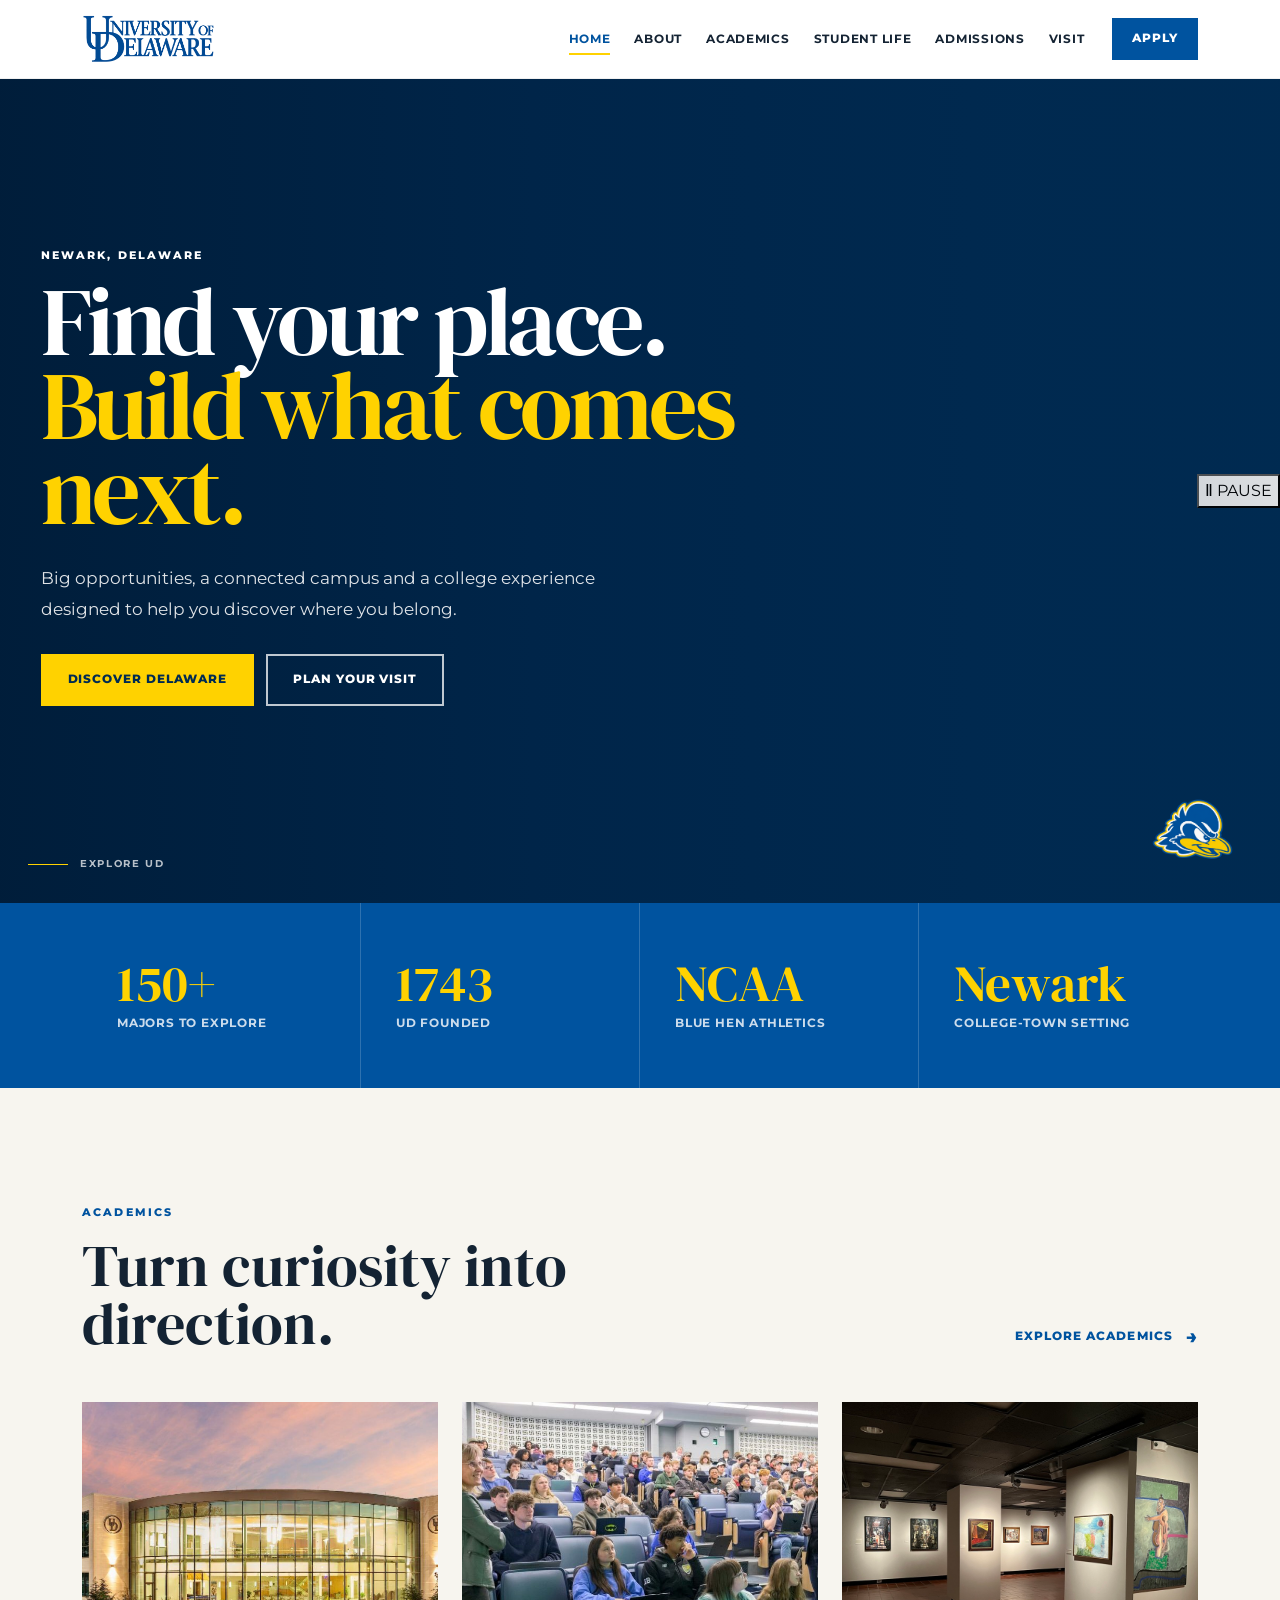
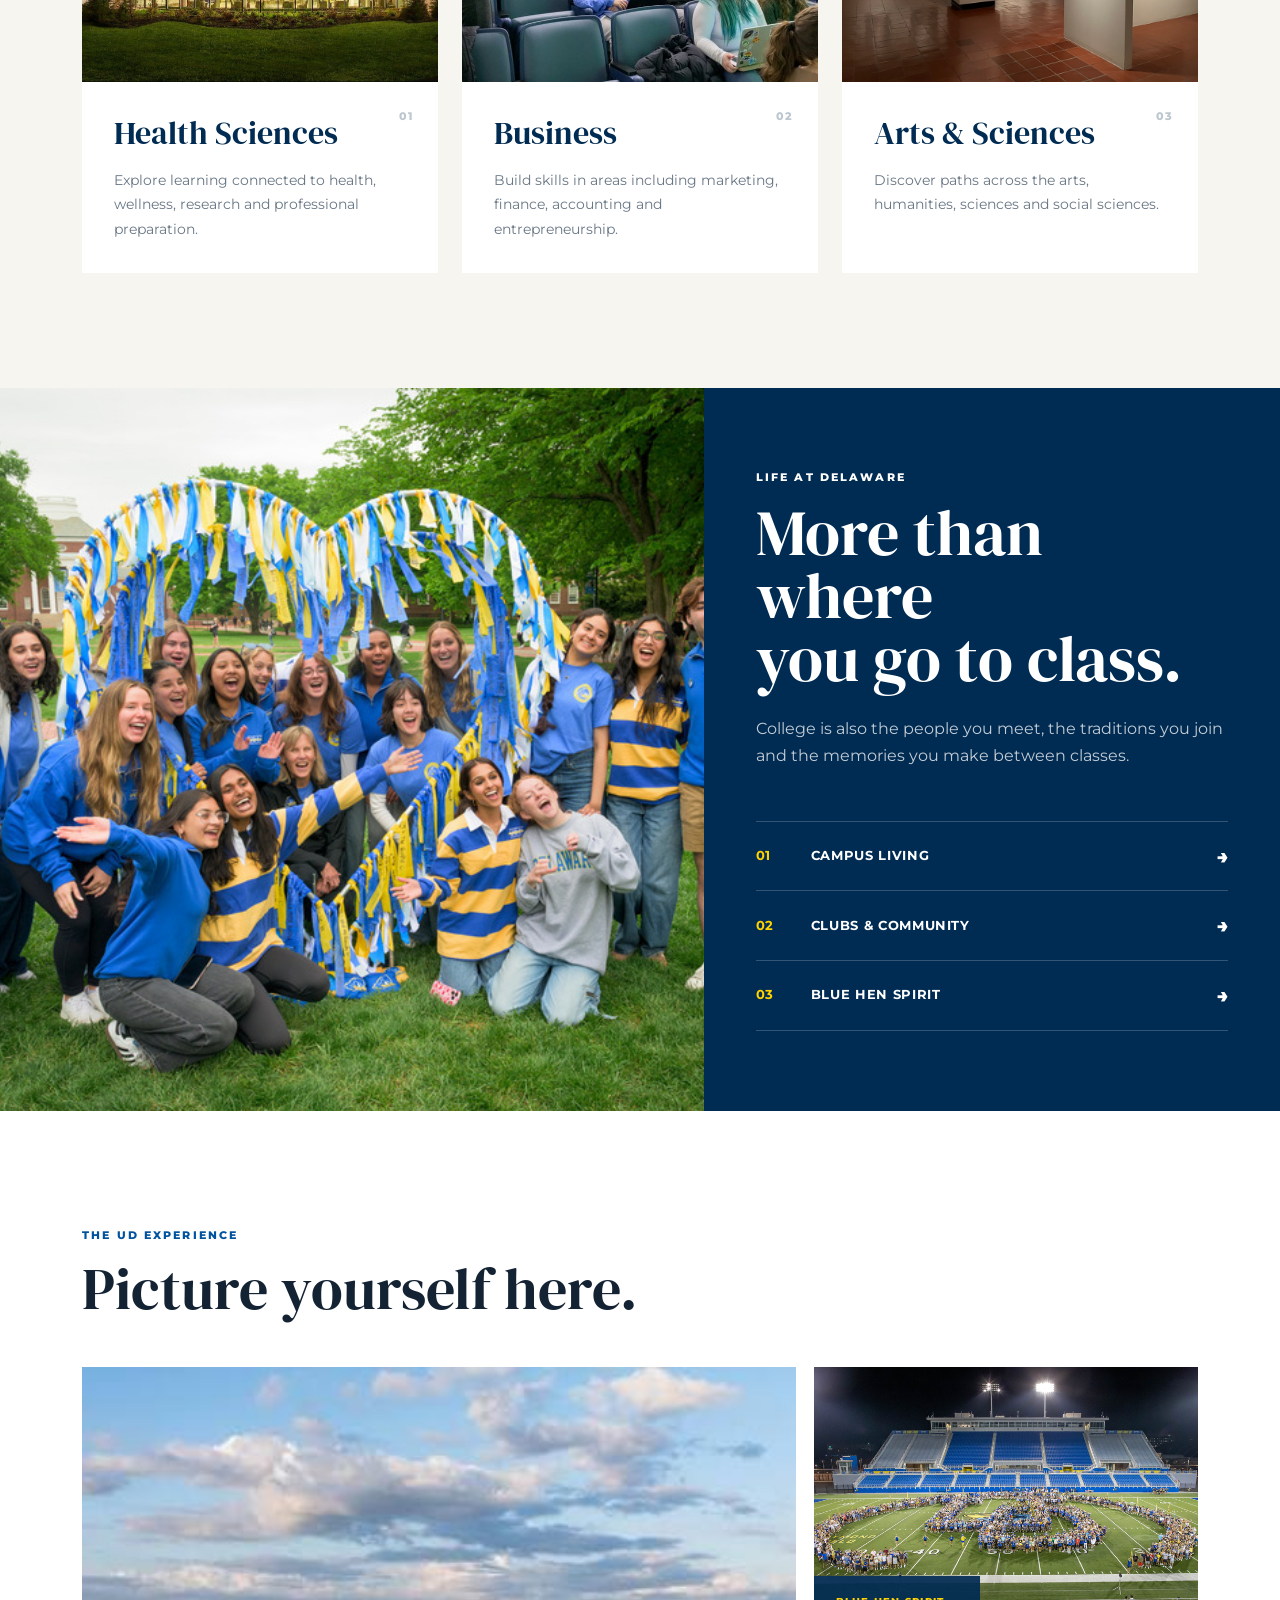
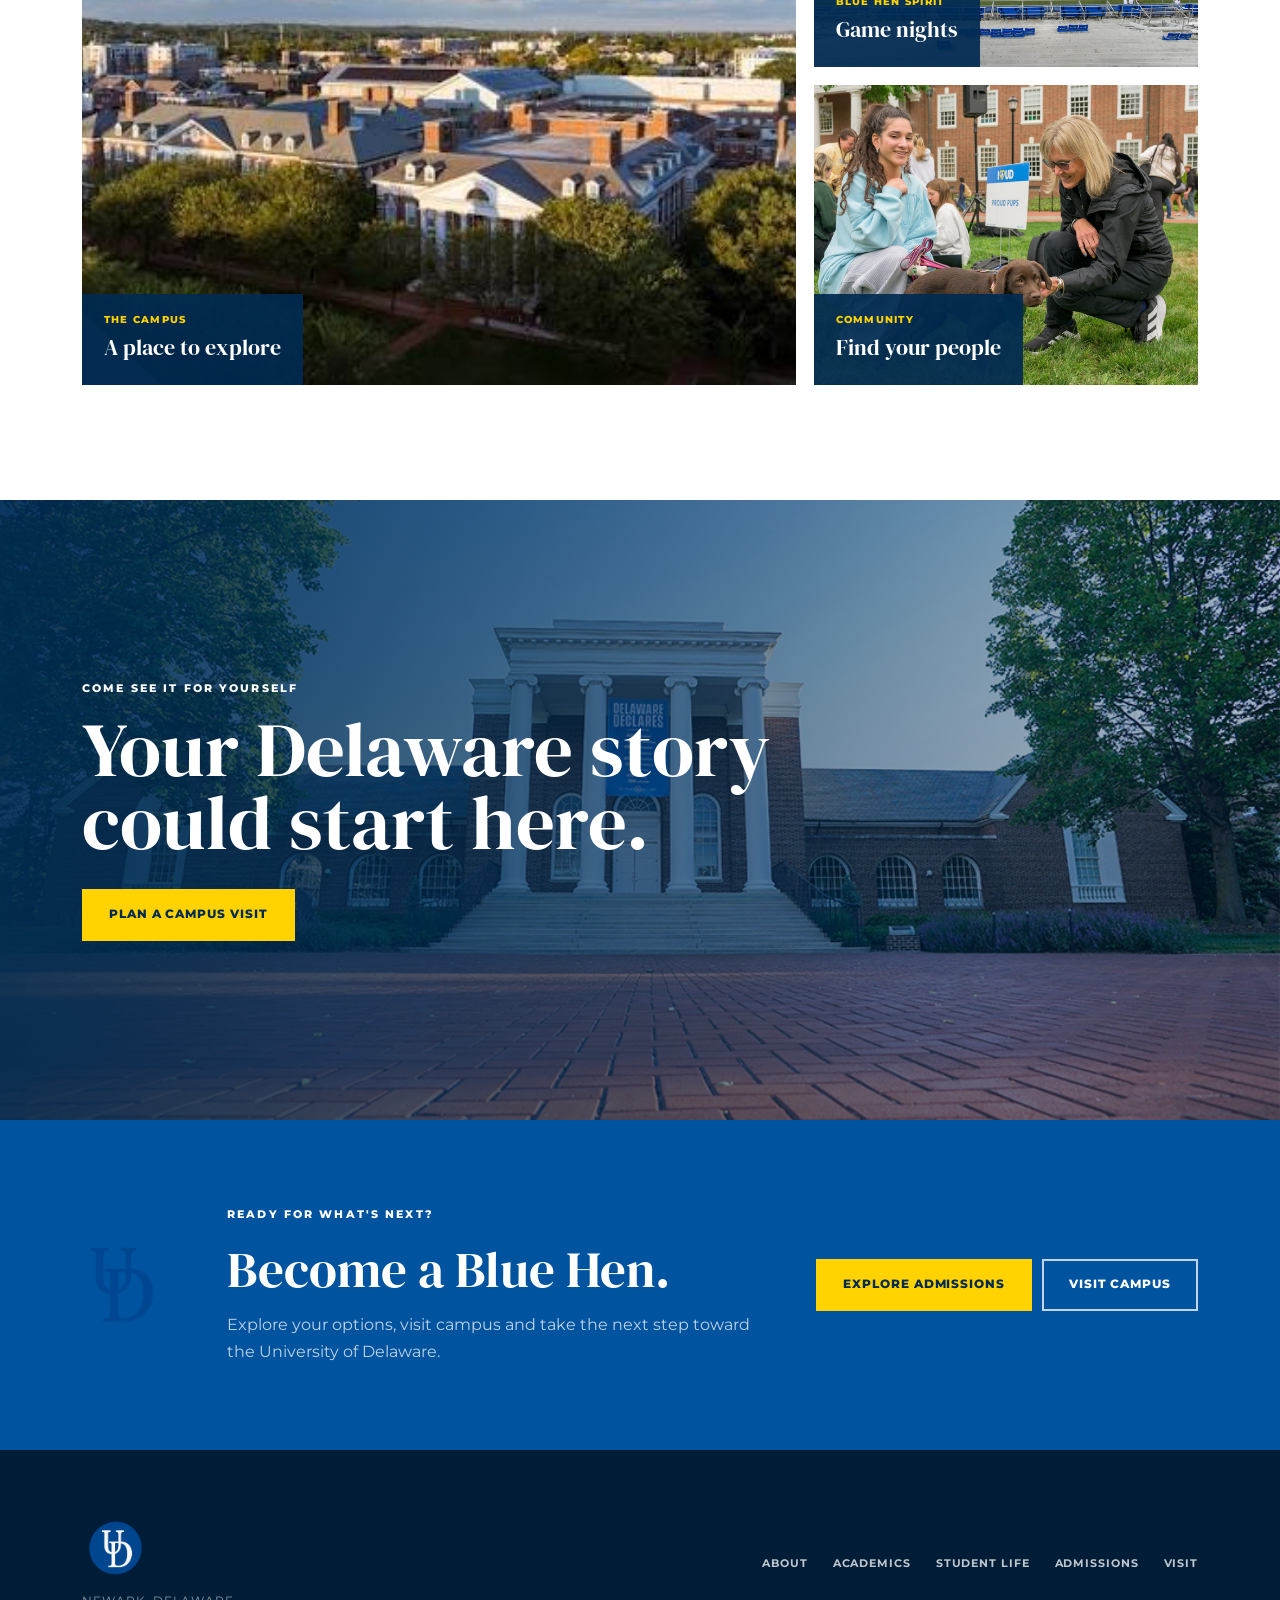
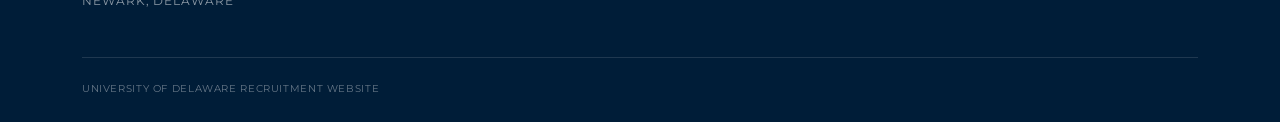
==== index.html @ d7127857 "3" ====
<!DOCTYPE html>
<html lang="en">
<head>
  <meta charset="UTF-8">
  <meta name="viewport" content="width=device-width, initial-scale=1.0">

  <title>University of Delaware | Find Your Place</title>

  <link rel="preconnect" href="https://fonts.googleapis.com">
  <link rel="preconnect" href="https://fonts.gstatic.com" crossorigin>
  <link href="https://fonts.googleapis.com/css2?family=DM+Serif+Display&family=Montserrat:wght@400;500;600;700;800&display=swap" rel="stylesheet">

  <link href="https://cdn.jsdelivr.net/npm/bootstrap@5.3.3/dist/css/bootstrap.min.css" rel="stylesheet">

  <link rel="stylesheet" href="style.css">
</head>

<body>

<!-- NAVBAR -->
<nav class="navbar navbar-expand-lg ud-navbar sticky-top">
  <div class="container">

    <a class="navbar-brand" href="index.html">
      <img src="delaware-wordmark.png"
           alt="University of Delaware"
           class="nav-logo">
    </a>

    <button class="navbar-toggler"
            type="button"
            data-bs-toggle="collapse"
            data-bs-target="#mainNav"
            aria-controls="mainNav"
            aria-expanded="false"
            aria-label="Toggle navigation">
      <span class="navbar-toggler-icon"></span>
    </button>

    <div class="collapse navbar-collapse" id="mainNav">

      <ul class="navbar-nav ms-auto align-items-lg-center">

        <li class="nav-item">
          <a class="nav-link active" href="index.html">Home</a>
        </li>

        <li class="nav-item">
          <a class="nav-link" href="about.html">About</a>
        </li>

        <li class="nav-item">
          <a class="nav-link" href="academics.html">Academics</a>
        </li>

        <li class="nav-item">
          <a class="nav-link" href="student-life.html">Student Life</a>
        </li>

        <li class="nav-item">
          <a class="nav-link" href="admissions.html">Admissions</a>
        </li>

        <li class="nav-item">
          <a class="nav-link" href="visit.html">Visit</a>
        </li>

        <li class="nav-item ms-lg-3">
          <a class="nav-cta" href="admissions.html">Apply</a>
        </li>

      </ul>

    </div>
  </div>
</nav>


<!-- HERO -->
<header class="home-hero">

  <!-- HERO VIDEO -->
  <video
    id="heroVideo"
    class="hero-media"
    autoplay
    muted
    loop
    playsinline
  >
    <source src="delaware-campus.mp4" type="video/mp4">
    Your browser does not support the video tag.
  </video>

  <div class="hero-overlay"></div>

  <div class="container hero-content">

    <p class="eyebrow light">NEWARK, DELAWARE</p>

    <h1>
      Find your place.<br>
      <span>Build what comes next.</span>
    </h1>

    <p class="hero-description">
      Big opportunities, a connected campus and a college experience
      designed to help you discover where you belong.
    </p>

    <div class="hero-buttons">

      <a href="about.html" class="button button-yellow">
        Discover Delaware
      </a>

      <a href="visit.html" class="button button-outline-light">
        Plan Your Visit
      </a>

    </div>

  </div>


  <!-- SMALL BLUE HEN LOGO -->
  <div class="hero-corner">
    <img src="blue-hen-logo.png" alt="Delaware Blue Hen">
  </div>


  <!-- VIDEO PLAY / PAUSE BUTTON -->
  <button
    id="videoToggle"
    class="video-toggle"
    type="button"
    aria-label="Pause background video"
  >
    <span id="videoToggleIcon">Ⅱ</span>
    <span id="videoToggleText">PAUSE</span>
  </button>


  <div class="scroll-note">
    <span></span>
    EXPLORE UD
  </div>

</header>


<!-- STATS -->
<section class="stats-band">
  <div class="container">

    <div class="row g-0">

      <div class="col-6 col-lg-3 stat-item reveal">
        <strong>150+</strong>
        <span>Majors to explore</span>
      </div>

      <div class="col-6 col-lg-3 stat-item reveal">
        <strong>1743</strong>
        <span>UD founded</span>
      </div>

      <div class="col-6 col-lg-3 stat-item reveal">
        <strong>NCAA</strong>
        <span>Blue Hen athletics</span>
      </div>

      <div class="col-6 col-lg-3 stat-item reveal">
        <strong>Newark</strong>
        <span>College-town setting</span>
      </div>

    </div>

  </div>
</section>


<!-- ACADEMICS -->
<section class="section academics-preview">

  <div class="container">

    <div class="section-heading reveal">

      <div>
        <p class="eyebrow">ACADEMICS</p>
        <h2>Turn curiosity into direction.</h2>
      </div>

      <a href="academics.html" class="text-link">
        Explore academics <span>→</span>
      </a>

    </div>


    <div class="row g-4">

      <div class="col-lg-4 reveal">
        <article class="feature-card">

          <div class="feature-image">
            <img src="health-sciences.jpg"
                 alt="University of Delaware academic building">
          </div>

          <div class="feature-content">
            <span class="card-number">01</span>
            <h3>Health Sciences</h3>
            <p>
              Explore learning connected to health, wellness,
              research and professional preparation.
            </p>
          </div>

        </article>
      </div>


      <div class="col-lg-4 reveal">
        <article class="feature-card">

          <div class="feature-image">
            <img src="classroom.jpg"
                 alt="Students in a University of Delaware classroom">
          </div>

          <div class="feature-content">
            <span class="card-number">02</span>
            <h3>Business</h3>
            <p>
              Build skills in areas including marketing, finance,
              accounting and entrepreneurship.
            </p>
          </div>

        </article>
      </div>


      <div class="col-lg-4 reveal">
        <article class="feature-card">

          <div class="feature-image">
            <img src="art-gallery.jpg"
                 alt="Art gallery at the University of Delaware">
          </div>

          <div class="feature-content">
            <span class="card-number">03</span>
            <h3>Arts & Sciences</h3>
            <p>
              Discover paths across the arts, humanities,
              sciences and social sciences.
            </p>
          </div>

        </article>
      </div>

    </div>

  </div>
</section>


<!-- STUDENT LIFE -->
<section class="split-feature">

  <div class="split-image reveal">
    <img src="student-group.jpg"
         alt="University of Delaware students together on campus">
  </div>

  <div class="split-content reveal">

    <p class="eyebrow light">LIFE AT DELAWARE</p>

    <h2>
      More than where<br>
      you go to class.
    </h2>

    <p>
      College is also the people you meet, the traditions you join
      and the memories you make between classes.
    </p>

    <div class="mini-links">

      <a href="student-life.html#housing">
        <span>01</span>
        Campus Living
        <b>→</b>
      </a>

      <a href="student-life.html#community">
        <span>02</span>
        Clubs & Community
        <b>→</b>
      </a>

      <a href="student-life.html#athletics">
        <span>03</span>
        Blue Hen Spirit
        <b>→</b>
      </a>

    </div>

  </div>

</section>


<!-- PHOTO STORY -->
<section class="section photo-story">

  <div class="container">

    <div class="section-heading reveal">
      <div>
        <p class="eyebrow">THE UD EXPERIENCE</p>
        <h2>Picture yourself here.</h2>
      </div>
    </div>


    <div class="photo-grid">

      <div class="photo-large reveal">
        <img src="campus-aerial-wide.jpg"
             alt="Aerial view of University of Delaware">
        <div class="photo-caption">
          <span>THE CAMPUS</span>
          A place to explore
        </div>
      </div>


      <div class="photo-small reveal">
        <img src="stadium-night.jpg"
             alt="University of Delaware stadium at night">
        <div class="photo-caption">
          <span>BLUE HEN SPIRIT</span>
          Game nights
        </div>
      </div>


      <div class="photo-small reveal">
        <img src="puppy-event.jpg"
             alt="Students at a campus event">
        <div class="photo-caption">
          <span>COMMUNITY</span>
          Find your people
        </div>
      </div>

    </div>

  </div>
</section>


<!-- VISIT FEATURE -->
<section class="visit-feature">

  <img src="memorial-hall.jpg"
       alt="Memorial Hall at the University of Delaware">

  <div class="visit-overlay"></div>

  <div class="container visit-content reveal">

    <p class="eyebrow light">COME SEE IT FOR YOURSELF</p>

    <h2>
      Your Delaware story<br>
      could start here.
    </h2>

    <a href="visit.html" class="button button-yellow">
      Plan a Campus Visit
    </a>

  </div>

</section>


<!-- FINAL CTA -->
<section class="final-cta">
  <div class="container">

    <div class="cta-logo reveal">
      <img src="ud-logo.png" alt="UD">
    </div>

    <div class="cta-copy reveal">

      <p class="eyebrow light">READY FOR WHAT'S NEXT?</p>

      <h2>Become a Blue Hen.</h2>

      <p>
        Explore your options, visit campus and take the next
        step toward the University of Delaware.
      </p>

    </div>

    <div class="cta-actions reveal">
      <a href="admissions.html" class="button button-yellow">
        Explore Admissions
      </a>

      <a href="visit.html" class="button button-outline-light">
        Visit Campus
      </a>
    </div>

  </div>
</section>


<!-- FOOTER -->
<footer class="site-footer">

  <div class="container">

    <div class="footer-main">

      <div>
        <img src="ud-circle-logo.png"
             alt="University of Delaware"
             class="footer-logo">

        <p>Newark, Delaware</p>
      </div>


      <div class="footer-links">
        <a href="about.html">About</a>
        <a href="academics.html">Academics</a>
        <a href="student-life.html">Student Life</a>
        <a href="admissions.html">Admissions</a>
        <a href="visit.html">Visit</a>
      </div>

    </div>


    <div class="footer-bottom">
      <span>University of Delaware Recruitment Website</span>
    </div>

  </div>

</footer>


<script src="https://cdn.jsdelivr.net/npm/bootstrap@5.3.3/dist/js/bootstrap.bundle.min.js"></script>
<script src="script.js"></script>

</body>
</html>
---- style.css ----
/* =========================================
   UNIVERSITY OF DELAWARE
   COLLEGE RECRUITMENT WEBSITE
========================================= */

:root {
  --ud-blue: #00539f;
  --ud-deep-blue: #003b70;
  --ud-navy: #002b52;
  --ud-yellow: #ffd200;

  --cream: #f7f5ef;
  --off-white: #fbfaf7;
  --white: #ffffff;

  --text: #142333;
  --muted: #687684;

  --border: #dfe5e9;

  --serif: "DM Serif Display", Georgia, serif;
  --sans: "Montserrat", Arial, sans-serif;
}


/* =========================================
   RESET
========================================= */

* {
  box-sizing: border-box;
}

html {
  scroll-behavior: smooth;
}

body {
  margin: 0;
  color: var(--text);
  background: var(--off-white);
  font-family: var(--sans);
  line-height: 1.7;
}

img {
  display: block;
  width: 100%;
}

a {
  color: inherit;
  text-decoration: none;
}

button,
a {
  transition:
    color 0.25s ease,
    background 0.25s ease,
    border-color 0.25s ease,
    transform 0.25s ease;
}


/* =========================================
   NAVBAR
========================================= */

.ud-navbar {
  min-height: 76px;
  padding: 10px 0;
  background: rgba(255, 255, 255, 0.97);
  border-bottom: 1px solid rgba(0, 0, 0, 0.06);
  backdrop-filter: blur(12px);
}

.navbar-brand {
  display: flex;
  align-items: center;
  margin-right: 35px;
}

.nav-logo {
  width: 158px;
  height: 48px;
  object-fit: contain;
  object-position: left center;
}

/* IMPORTANT:
   This prevents the Delaware logo from becoming huge.
*/
.navbar-brand img {
  max-width: 158px !important;
}

.ud-navbar .nav-link {
  position: relative;
  margin: 0 7px;
  padding: 10px 5px !important;
  color: var(--text);
  font-size: 0.76rem;
  font-weight: 700;
  letter-spacing: 0.06em;
  text-transform: uppercase;
}

.ud-navbar .nav-link::after {
  content: "";
  position: absolute;
  left: 5px;
  right: 5px;
  bottom: 4px;
  height: 2px;
  background: var(--ud-yellow);
  transform: scaleX(0);
  transform-origin: left;
  transition: transform 0.25s ease;
}

.ud-navbar .nav-link:hover::after,
.ud-navbar .nav-link.active::after {
  transform: scaleX(1);
}

.ud-navbar .nav-link:hover,
.ud-navbar .nav-link.active {
  color: var(--ud-blue);
}

.nav-cta {
  display: inline-flex;
  align-items: center;
  justify-content: center;
  min-height: 42px;
  padding: 10px 20px;
  background: var(--ud-blue);
  color: white;
  font-size: 0.72rem;
  font-weight: 800;
  letter-spacing: 0.08em;
  text-transform: uppercase;
}

.nav-cta:hover {
  background: var(--ud-navy);
  color: white;
}

.navbar-toggler {
  border: 0;
  box-shadow: none !important;
}


/* =========================================
   TYPOGRAPHY
========================================= */

.eyebrow {
  margin-bottom: 15px;
  color: var(--ud-blue);
  font-size: 0.7rem;
  font-weight: 800;
  letter-spacing: 0.19em;
  text-transform: uppercase;
}

.eyebrow.light {
  color: white;
}

.eyebrow.yellow {
  color: var(--ud-yellow);
}

.display-heading {
  margin: 0 0 25px;
  font-family: var(--serif);
  font-size: clamp(2.7rem, 5vw, 5rem);
  line-height: 0.98;
  letter-spacing: -0.02em;
}

.display-heading span {
  color: var(--ud-blue);
}

.large-copy {
  max-width: 620px;
  color: #314456;
  font-size: 1.15rem;
  line-height: 1.8;
}

.body-copy {
  max-width: 620px;
  color: var(--muted);
  font-size: 0.95rem;
  line-height: 1.9;
}

.text-link {
  display: inline-flex;
  align-items: center;
  gap: 13px;
  margin-top: 10px;
  color: var(--ud-blue);
  font-size: 0.75rem;
  font-weight: 800;
  letter-spacing: 0.09em;
  text-transform: uppercase;
}

.text-link span {
  font-size: 1.2rem;
  transition: transform 0.25s ease;
}

.text-link:hover {
  color: var(--ud-navy);
}

.text-link:hover span {
  transform: translateX(5px);
}


/* =========================================
   BUTTONS
========================================= */

.button {
  display: inline-flex;
  align-items: center;
  justify-content: center;
  min-height: 52px;
  padding: 14px 25px;
  border: 2px solid transparent;
  font-size: 0.72rem;
  font-weight: 800;
  letter-spacing: 0.08em;
  text-transform: uppercase;
}

.button-yellow {
  background: var(--ud-yellow);
  color: var(--ud-navy);
}

.button-yellow:hover {
  background: white;
  color: var(--ud-navy);
  transform: translateY(-2px);
}

.button-outline-light {
  border-color: rgba(255, 255, 255, 0.75);
  color: white;
}

.button-outline-light:hover {
  border-color: white;
  background: white;
  color: var(--ud-navy);
}


/* =========================================
   GLOBAL SECTION
========================================= */

.section {
  padding: 115px 0;
}

.section-heading {
  display: flex;
  align-items: end;
  justify-content: space-between;
  gap: 30px;
  margin-bottom: 50px;
}

.section-heading h2 {
  max-width: 700px;
  margin: 0;
  font-family: var(--serif);
  font-size: clamp(2.5rem, 4.5vw, 4.5rem);
  line-height: 1;
}


/* =========================================
   HOME HERO
========================================= */

.home-hero {
  position: relative;
  min-height: calc(100vh - 76px);
  display: flex;
  align-items: center;
  overflow: hidden;
  background: var(--ud-navy);
}

.hero-media {
  position: absolute;
  inset: 0;
  width: 100%;
  height: 100%;
  object-fit: cover;
  object-position: center;
}

.hero-overlay {
  position: absolute;
  inset: 0;
  background:
    linear-gradient(
      90deg,
      rgba(0, 28, 56, 0.91) 0%,
      rgba(0, 35, 70, 0.74) 42%,
      rgba(0, 35, 70, 0.22) 78%,
      rgba(0, 35, 70, 0.08) 100%
    );
}

.hero-content {
  position: relative;
  z-index: 2;
  padding-top: 60px;
  padding-bottom: 90px;
}

.hero-content h1 {
  max-width: 820px;
  margin: 0;
  color: white;
  font-family: var(--serif);
  font-size: clamp(4rem, 7.5vw, 7.4rem);
  line-height: 0.88;
  letter-spacing: -0.035em;
}

.hero-content h1 span {
  color: var(--ud-yellow);
}

.hero-description {
  max-width: 610px;
  margin: 30px 0;
  color: rgba(255, 255, 255, 0.88);
  font-size: 1.06rem;
  line-height: 1.8;
}

.hero-buttons {
  display: flex;
  flex-wrap: wrap;
  gap: 12px;
}

.hero-corner {
  position: absolute;
  z-index: 2;
  right: 45px;
  bottom: 35px;
}

.hero-corner img {
  width: 85px;
  height: 85px;
  object-fit: contain;
}

.scroll-note {
  position: absolute;
  z-index: 2;
  left: 28px;
  bottom: 30px;
  display: flex;
  align-items: center;
  gap: 12px;
  color: rgba(255, 255, 255, 0.72);
  font-size: 0.61rem;
  font-weight: 700;
  letter-spacing: 0.17em;
}

.scroll-note span {
  display: block;
  width: 40px;
  height: 1px;
  background: var(--ud-yellow);
}


/* =========================================
   HOME INTRO
========================================= */

.intro-section {
  background: var(--off-white);
}

.editorial-image {
  position: relative;
  min-height: 570px;
  overflow: hidden;
}

.editorial-image img {
  position: absolute;
  inset: 0;
  width: 100%;
  height: 100%;
  object-fit: cover;
}

.tall-image {
  min-height: 660px;
}

.image-label {
  position: absolute;
  left: 0;
  bottom: 0;
  min-width: 210px;
  padding: 20px 25px;
  background: white;
  color: var(--ud-navy);
  font-size: 0.68rem;
  font-weight: 800;
  letter-spacing: 0.12em;
}

.image-label span {
  margin-right: 14px;
  color: var(--ud-blue);
}


/* =========================================
   STATS
========================================= */

.stats-band {
  background: var(--ud-blue);
  color: white;
}

.stat-item {
  min-height: 185px;
  display: flex;
  flex-direction: column;
  justify-content: center;
  padding: 35px;
  border-right: 1px solid rgba(255, 255, 255, 0.18);
}

.stat-item:last-child {
  border-right: 0;
}

.stat-item strong {
  display: block;
  margin-bottom: 5px;
  color: var(--ud-yellow);
  font-family: var(--serif);
  font-size: 3.2rem;
  font-weight: 400;
  line-height: 1;
}

.stat-item span {
  color: rgba(255, 255, 255, 0.8);
  font-size: 0.72rem;
  font-weight: 700;
  letter-spacing: 0.07em;
  text-transform: uppercase;
}


/* =========================================
   FEATURE CARDS
========================================= */

.academics-preview {
  background: var(--cream);
}

.feature-card {
  height: 100%;
  background: white;
  overflow: hidden;
}

.feature-image {
  height: 280px;
  overflow: hidden;
}

.feature-image img {
  width: 100%;
  height: 100%;
  object-fit: cover;
  transition: transform 0.55s ease;
}

.feature-card:hover .feature-image img {
  transform: scale(1.04);
}

.feature-content {
  position: relative;
  padding: 32px;
}

.card-number {
  position: absolute;
  right: 25px;
  top: 25px;
  color: #bdc7cf;
  font-size: 0.68rem;
  font-weight: 800;
  letter-spacing: 0.1em;
}

.feature-content h3 {
  margin-bottom: 15px;
  color: var(--ud-navy);
  font-family: var(--serif);
  font-size: 2rem;
}

.feature-content p {
  margin: 0;
  color: var(--muted);
  font-size: 0.9rem;
}


/* =========================================
   SPLIT FEATURE
========================================= */

.split-feature {
  display: grid;
  grid-template-columns: 1.1fr 0.9fr;
  min-height: 680px;
  background: var(--ud-navy);
}

.split-image {
  min-height: 620px;
}

.split-image img {
  width: 100%;
  height: 100%;
  object-fit: cover;
}

.split-content {
  display: flex;
  flex-direction: column;
  justify-content: center;
  padding: 80px 9%;
  color: white;
}

.split-content h2 {
  max-width: 600px;
  margin-bottom: 25px;
  font-family: var(--serif);
  font-size: clamp(3rem, 5vw, 5rem);
  line-height: 0.98;
}

.split-content > p:not(.eyebrow) {
  max-width: 530px;
  color: rgba(255, 255, 255, 0.76);
}

.mini-links {
  margin-top: 35px;
  border-top: 1px solid rgba(255, 255, 255, 0.2);
}

.mini-links a {
  display: grid;
  grid-template-columns: 45px 1fr auto;
  gap: 10px;
  align-items: center;
  padding: 18px 0;
  border-bottom: 1px solid rgba(255, 255, 255, 0.2);
  color: white;
  font-size: 0.8rem;
  font-weight: 700;
  letter-spacing: 0.05em;
  text-transform: uppercase;
}

.mini-links a span {
  color: var(--ud-yellow);
}

.mini-links a b {
  font-size: 1.2rem;
}

.mini-links a:hover {
  padding-left: 8px;
  color: var(--ud-yellow);
}


/* LIGHT SPLIT */

.light-split {
  background: var(--cream);
}

.light-split .split-content {
  color: var(--text);
}

.light-split .split-content > p:not(.eyebrow) {
  color: var(--muted);
}


/* =========================================
   PHOTO GRID
========================================= */

.photo-story {
  background: white;
}

.photo-grid {
  display: grid;
  grid-template-columns: 1.3fr 0.7fr;
  grid-template-rows: repeat(2, 300px);
  gap: 18px;
}

.photo-large {
  position: relative;
  grid-row: 1 / 3;
  overflow: hidden;
}

.photo-small {
  position: relative;
  overflow: hidden;
}

.photo-grid img {
  width: 100%;
  height: 100%;
  object-fit: cover;
  transition: transform 0.5s ease;
}

.photo-grid > div:hover img {
  transform: scale(1.035);
}

.photo-caption {
  position: absolute;
  left: 0;
  bottom: 0;
  padding: 18px 22px;
  background: rgba(0, 43, 82, 0.92);
  color: white;
  font-family: var(--serif);
  font-size: 1.35rem;
}

.photo-caption span {
  display: block;
  margin-bottom: 2px;
  color: var(--ud-yellow);
  font-family: var(--sans);
  font-size: 0.6rem;
  font-weight: 800;
  letter-spacing: 0.13em;
}


/* =========================================
   VISIT FEATURE
========================================= */

.visit-feature {
  position: relative;
  min-height: 620px;
  display: flex;
  align-items: center;
  overflow: hidden;
}

.visit-feature > img {
  position: absolute;
  inset: 0;
  width: 100%;
  height: 100%;
  object-fit: cover;
}

.visit-overlay {
  position: absolute;
  inset: 0;
  background: linear-gradient(
    90deg,
    rgba(0, 43, 82, 0.92),
    rgba(0, 43, 82, 0.3)
  );
}

.visit-content {
  position: relative;
  z-index: 2;
  color: white;
}

.visit-content h2 {
  max-width: 780px;
  margin-bottom: 30px;
  font-family: var(--serif);
  font-size: clamp(3.5rem, 6vw, 6rem);
  line-height: 0.95;
}


/* =========================================
   PAGE HERO
========================================= */

.page-hero {
  position: relative;
  min-height: 610px;
  display: flex;
  align-items: flex-end;
  overflow: hidden;
  background: var(--ud-navy);
}

.page-hero-image {
  position: absolute;
  inset: 0;
  width: 100%;
  height: 100%;
  object-fit: cover;
}

.page-hero-overlay {
  position: absolute;
  inset: 0;
  background:
    linear-gradient(
      90deg,
      rgba(0, 35, 70, 0.9),
      rgba(0, 35, 70, 0.56) 50%,
      rgba(0, 35, 70, 0.15)
    );
}

.page-hero-content {
  position: relative;
  z-index: 2;
  padding-bottom: 75px;
  color: white;
}

.page-hero-content h1 {
  max-width: 850px;
  margin-bottom: 20px;
  font-family: var(--serif);
  font-size: clamp(4rem, 7vw, 7rem);
  line-height: 0.9;
}

.page-hero-content h1 span {
  color: var(--ud-yellow);
}

.page-hero-content > p:last-child {
  max-width: 620px;
  margin: 0;
  color: rgba(255, 255, 255, 0.84);
  font-size: 1rem;
}


/* =========================================
   BLUE SECTION
========================================= */

.blue-section {
  padding: 110px 0;
  background: var(--ud-navy);
  color: white;
}

.blue-section h2 {
  margin-bottom: 25px;
  font-family: var(--serif);
  font-size: clamp(3rem, 5vw, 5rem);
  line-height: 1;
}

.blue-section p:not(.eyebrow) {
  color: rgba(255, 255, 255, 0.75);
}

.wide-feature-image {
  width: 100%;
  min-height: 430px;
  object-fit: cover;
}


/* =========================================
   INFO BLOCKS
========================================= */

.info-block {
  height: 100%;
  padding: 40px 30px;
  border-top: 3px solid var(--ud-yellow);
  background: white;
  box-shadow: 0 15px 50px rgba(0, 30, 60, 0.06);
}

.info-block span {
  color: var(--ud-blue);
  font-size: 0.7rem;
  font-weight: 800;
  letter-spacing: 0.1em;
}

.info-block h3 {
  margin: 18px 0 15px;
  font-family: var(--serif);
  font-size: 2rem;
}

.info-block p {
  margin: 0;
  color: var(--muted);
  font-size: 0.9rem;
}


/* =========================================
   IMAGE BANNER
========================================= */

.image-banner {
  position: relative;
  min-height: 560px;
  display: flex;
  align-items: center;
}

.image-banner > img {
  position: absolute;
  inset: 0;
  width: 100%;
  height: 100%;
  object-fit: cover;
}

.image-banner-overlay {
  position: absolute;
  inset: 0;
  background: rgba(0, 43, 82, 0.7);
}

.image-banner-content {
  position: relative;
  z-index: 2;
  color: white;
}

.image-banner-content h2 {
  max-width: 800px;
  margin-bottom: 28px;
  font-family: var(--serif);
  font-size: clamp(3rem, 5vw, 5.5rem);
}


/* =========================================
   ACADEMIC FILTER
========================================= */

.program-filters {
  display: flex;
  flex-wrap: wrap;
  gap: 10px;
  margin-bottom: 40px;
}

.filter-button {
  padding: 12px 20px;
  border: 1px solid #cdd6dc;
  background: transparent;
  color: var(--text);
  font-family: var(--sans);
  font-size: 0.68rem;
  font-weight: 800;
  letter-spacing: 0.08em;
  text-transform: uppercase;
  cursor: pointer;
}

.filter-button:hover,
.filter-button.active {
  border-color: var(--ud-blue);
  background: var(--ud-blue);
  color: white;
}

.program-hidden {
  display: none !important;
}

.academic-card {
  position: relative;
  min-height: 320px;
  height: 100%;
  padding: 40px 32px;
  border: 1px solid var(--border);
  background: white;
  transition:
    transform 0.25s ease,
    box-shadow 0.25s ease,
    border-color 0.25s ease;
}

.academic-card:hover {
  transform: translateY(-5px);
  border-color: var(--ud-blue);
  box-shadow: 0 18px 50px rgba(0, 43, 82, 0.08);
}

.academic-number {
  position: absolute;
  right: 25px;
  top: 24px;
  color: #aebac3;
  font-size: 0.7rem;
  font-weight: 700;
}

.academic-category {
  color: var(--ud-blue);
  font-size: 0.65rem;
  font-weight: 800;
  letter-spacing: 0.12em;
}

.academic-card h3 {
  margin: 35px 0 16px;
  color: var(--ud-navy);
  font-family: var(--serif);
  font-size: 2.25rem;
}

.academic-card > p:last-child {
  color: var(--muted);
  font-size: 0.9rem;
}


/* =========================================
   STUDENT LIFE
========================================= */

.life-grid {
  display: grid;
  grid-template-columns: 1.15fr 0.85fr;
  grid-template-rows: 290px 290px;
  gap: 18px;
}

.life-card {
  position: relative;
  overflow: hidden;
}

.life-card-large {
  grid-row: 1 / 3;
}

.life-card img {
  width: 100%;
  height: 100%;
  object-fit: cover;
  transition: transform 0.5s ease;
}

.life-card:hover img {
  transform: scale(1.04);
}

.life-card::after {
  content: "";
  position: absolute;
  inset: 0;
  background: linear-gradient(
    to top,
    rgba(0, 35, 70, 0.8),
    transparent 65%
  );
}

.life-card-content {
  position: absolute;
  z-index: 2;
  left: 28px;
  right: 28px;
  bottom: 25px;
  color: white;
}

.life-card-content span {
  color: var(--ud-yellow);
  font-size: 0.62rem;
  font-weight: 800;
  letter-spacing: 0.12em;
}

.life-card-content h3 {
  margin: 4px 0 0;
  font-family: var(--serif);
  font-size: 2rem;
}


/* =========================================
   ATHLETICS
========================================= */

.athletics-section {
  position: relative;
  min-height: 650px;
  display: flex;
  align-items: center;
  text-align: center;
  overflow: hidden;
}

.athletics-background {
  position: absolute;
  inset: 0;
}

.athletics-background img {
  width: 100%;
  height: 100%;
  object-fit: cover;
}

.athletics-overlay {
  position: absolute;
  inset: 0;
  background: rgba(0, 31, 62, 0.76);
}

.athletics-content {
  position: relative;
  z-index: 2;
  color: white;
}

.athletics-logo {
  width: 115px;
  height: 115px;
  margin: 0 auto 20px;
  object-fit: contain;
}

.athletics-content h2 {
  margin-bottom: 15px;
  font-family: var(--serif);
  font-size: clamp(3.5rem, 6vw, 6rem);
}

.athletics-content > p:last-child {
  max-width: 600px;
  margin: auto;
  color: rgba(255, 255, 255, 0.82);
}


/* =========================================
   ADMISSIONS STEPS
========================================= */

.steps-list {
  border-top: 1px solid var(--border);
}

.step {
  display: grid;
  grid-template-columns: 70px 1fr;
  gap: 15px;
  padding: 27px 0;
  border-bottom: 1px solid var(--border);
}

.step > span {
  color: var(--ud-blue);
  font-size: 0.72rem;
  font-weight: 800;
  letter-spacing: 0.1em;
}

.step h3 {
  margin-bottom: 6px;
  font-family: var(--serif);
  font-size: 1.75rem;
}

.step p {
  margin: 0;
  color: var(--muted);
  font-size: 0.9rem;
}


/* =========================================
   COST
========================================= */

.cost-section {
  padding: 110px 0;
  background: var(--ud-navy);
  color: white;
}

.cost-section .section-heading h2 {
  color: white;
}

.cost-card {
  height: 100%;
  padding: 42px;
  background: white;
  color: var(--text);
}

.cost-card.highlighted {
  border-top: 6px solid var(--ud-yellow);
}

.cost-card > p {
  margin-bottom: 15px;
  color: var(--ud-blue);
  font-size: 0.7rem;
  font-weight: 800;
  letter-spacing: 0.13em;
}

.cost-card > strong {
  display: block;
  color: var(--ud-navy);
  font-family: var(--serif);
  font-size: clamp(3rem, 5vw, 4.6rem);
  font-weight: 400;
  line-height: 1;
}

.cost-card > span {
  color: var(--muted);
  font-size: 0.8rem;
}

.cost-card hr {
  margin: 28px 0;
  border-color: var(--border);
  opacity: 1;
}

.cost-row {
  display: flex;
  justify-content: space-between;
  gap: 20px;
  padding: 10px 0;
  color: var(--muted);
  font-size: 0.85rem;
}

.cost-row b {
  color: var(--text);
}

.cost-note {
  max-width: 750px;
  margin: 30px auto 0;
  color: rgba(255, 255, 255, 0.65);
  text-align: center;
  font-size: 0.72rem;
}


/* =========================================
   FAQ
========================================= */

.faq-section {
  padding: 110px 0;
  background: var(--cream);
}

.faq-section h2 {
  font-family: var(--serif);
  font-size: 3rem;
}

.accordion {
  --bs-accordion-bg: transparent;
  --bs-accordion-border-color: #ccd5dc;
}

.accordion-button {
  padding: 24px 0;
  background: transparent !important;
  box-shadow: none !important;
  color: var(--text) !important;
  font-family: var(--serif);
  font-size: 1.45rem;
}

.accordion-button:not(.collapsed) {
  color: var(--ud-blue) !important;
}

.accordion-body {
  padding: 0 0 25px;
  color: var(--muted);
}


/* =========================================
   VISIT PAGE
========================================= */

.visit-options {
  padding: 110px 0;
  background: var(--cream);
}

.visit-card {
  height: 100%;
  min-height: 310px;
  padding: 40px 32px;
  background: white;
  border-bottom: 4px solid var(--ud-yellow);
}

.visit-card > span {
  color: var(--ud-blue);
  font-size: 0.7rem;
  font-weight: 800;
}

.visit-card h3 {
  margin: 55px 0 15px;
  font-family: var(--serif);
  font-size: 2.3rem;
}

.visit-card p {
  color: var(--muted);
  font-size: 0.9rem;
}

.collage-main {
  width: 100%;
  height: 680px;
  object-fit: cover;
}

.collage-small {
  height: 340px;
}

.collage-small img {
  width: 100%;
  height: 100%;
  object-fit: cover;
}


/* =========================================
   FINAL CTA
========================================= */

.final-cta {
  padding: 85px 0;
  background: var(--ud-blue);
  color: white;
}

.final-cta .container {
  display: grid;
  grid-template-columns: 110px 1fr auto;
  gap: 35px;
  align-items: center;
}

.cta-logo img {
  width: 80px;
  height: 80px;
  object-fit: contain;
}

.cta-copy h2 {
  margin-bottom: 10px;
  font-family: var(--serif);
  font-size: clamp(2.5rem, 4vw, 4rem);
}

.cta-copy p:last-child {
  max-width: 600px;
  margin: 0;
  color: rgba(255, 255, 255, 0.75);
}

.cta-actions {
  display: flex;
  gap: 10px;
}


/* =========================================
   FOOTER
========================================= */

.site-footer {
  padding: 65px 0 25px;
  background: #001d38;
  color: white;
}

.footer-main {
  display: flex;
  align-items: center;
  justify-content: space-between;
  gap: 40px;
  padding-bottom: 45px;
}

.footer-logo {
  width: 65px;
  height: 65px;
  object-fit: contain;
  margin-bottom: 12px;
}

.footer-main p {
  margin: 0;
  color: rgba(255, 255, 255, 0.55);
  font-size: 0.72rem;
  letter-spacing: 0.08em;
  text-transform: uppercase;
}

.footer-links {
  display: flex;
  flex-wrap: wrap;
  gap: 25px;
}

.footer-links a {
  color: rgba(255, 255, 255, 0.75);
  font-size: 0.7rem;
  font-weight: 700;
  letter-spacing: 0.08em;
  text-transform: uppercase;
}

.footer-links a:hover {
  color: var(--ud-yellow);
}

.footer-bottom {
  display: flex;
  justify-content: space-between;
  gap: 20px;
  padding-top: 22px;
  border-top: 1px solid rgba(255, 255, 255, 0.12);
  color: rgba(255, 255, 255, 0.4);
  font-size: 0.65rem;
  letter-spacing: 0.06em;
  text-transform: uppercase;
}


/* =========================================
   SCROLL REVEAL
========================================= */

.reveal {
  opacity: 0;
  transform: translateY(28px);
  transition:
    opacity 0.75s ease,
    transform 0.75s ease;
}

.reveal.reveal-visible {
  opacity: 1;
  transform: translateY(0);
}


/* =========================================
   RESPONSIVE
========================================= */

@media (max-width: 991px) {

  .ud-navbar {
    min-height: 70px;
  }

  .nav-logo {
    width: 138px;
    height: 43px;
  }

  .navbar-brand img {
    max-width: 138px !important;
  }

  .navbar-collapse {
    padding: 20px 0 15px;
  }

  .ud-navbar .nav-link {
    margin: 2px 0;
    padding: 9px 0 !important;
  }

  .nav-cta {
    margin-top: 8px;
  }

  .home-hero {
    min-height: 760px;
  }

  .hero-content h1 {
    font-size: clamp(4rem, 11vw, 6rem);
  }

  .hero-corner {
    right: 25px;
    bottom: 25px;
  }

  .scroll-note {
    display: none;
  }

  .section {
    padding: 85px 0;
  }

  .section-heading {
    align-items: flex-start;
    flex-direction: column;
  }

  .split-feature {
    grid-template-columns: 1fr;
  }

  .split-image {
    min-height: 520px;
  }

  .split-content {
    padding: 75px 7%;
  }

  .photo-grid {
    grid-template-columns: 1fr;
    grid-template-rows: 500px 300px 300px;
  }

  .photo-large {
    grid-row: auto;
  }

  .life-grid {
    grid-template-columns: 1fr;
    grid-template-rows: 500px 300px 300px;
  }

  .life-card-large {
    grid-row: auto;
  }

  .final-cta .container {
    grid-template-columns: 85px 1fr;
  }

  .cta-actions {
    grid-column: 2;
  }

  .collage-main {
    height: 520px;
  }

  .collage-small {
    height: 320px;
  }

}


@media (max-width: 767px) {

  .nav-logo {
    width: 125px;
    height: 40px;
  }

  .navbar-brand img {
    max-width: 125px !important;
  }

  .home-hero {
    min-height: 700px;
  }

  .hero-overlay {
    background: rgba(0, 35, 70, 0.72);
  }

  .hero-content {
    padding-top: 70px;
    padding-bottom: 100px;
  }

  .hero-content h1 {
    font-size: clamp(3.5rem, 16vw, 5rem);
  }

  .hero-description {
    font-size: 0.95rem;
  }

  .hero-buttons {
    flex-direction: column;
    align-items: flex-start;
  }

  .hero-corner img {
    width: 65px;
    height: 65px;
  }

  .page-hero {
    min-height: 570px;
  }

  .page-hero-content {
    padding-bottom: 55px;
  }

  .page-hero-content h1 {
    font-size: clamp(3.5rem, 14vw, 5rem);
  }

  .section {
    padding: 70px 0;
  }

  .display-heading {
    font-size: 3rem;
  }

  .editorial-image,
  .tall-image {
    min-height: 450px;
  }

  .stat-item {
    min-height: 150px;
    padding: 25px 18px;
    border-bottom: 1px solid rgba(255, 255, 255, 0.18);
  }

  .stat-item strong {
    font-size: 2.4rem;
  }

  .feature-image {
    height: 250px;
  }

  .split-image {
    min-height: 430px;
  }

  .split-content {
    padding: 65px 25px;
  }

  .split-content h2 {
    font-size: 3.2rem;
  }

  .photo-grid {
    grid-template-rows: 400px 260px 260px;
  }

  .visit-feature {
    min-height: 560px;
  }

  .visit-content h2 {
    font-size: 3.5rem;
  }

  .blue-section,
  .cost-section,
  .visit-options,
  .faq-section {
    padding: 75px 0;
  }

  .wide-feature-image {
    min-height: 340px;
  }

  .life-grid {
    grid-template-rows: 420px 270px 270px;
  }

  .athletics-section {
    min-height: 570px;
  }

  .athletics-logo {
    width: 90px;
    height: 90px;
  }

  .cost-card {
    padding: 30px 24px;
  }

  .cost-row {
    align-items: flex-start;
    flex-direction: column;
    gap: 2px;
  }

  .collage-main {
    height: 430px;
  }

  .collage-small {
    height: 260px;
  }

  .final-cta {
    padding: 65px 0;
  }

  .final-cta .container {
    display: block;
  }

  .cta-logo {
    margin-bottom: 25px;
  }

  .cta-logo img {
    width: 65px;
    height: 65px;
  }

  .cta-actions {
    margin-top: 25px;
  }

  .footer-main {
    align-items: flex-start;
    flex-direction: column;
  }

  .footer-links {
    flex-direction: column;
    gap: 12px;
  }

  .footer-bottom {
    flex-direction: column;
  }

}


@media (prefers-reduced-motion: reduce) {

  html {
    scroll-behavior: auto;
  }

  .reveal {
    opacity: 1;
    transform: none;
    transition: none;
  }

}
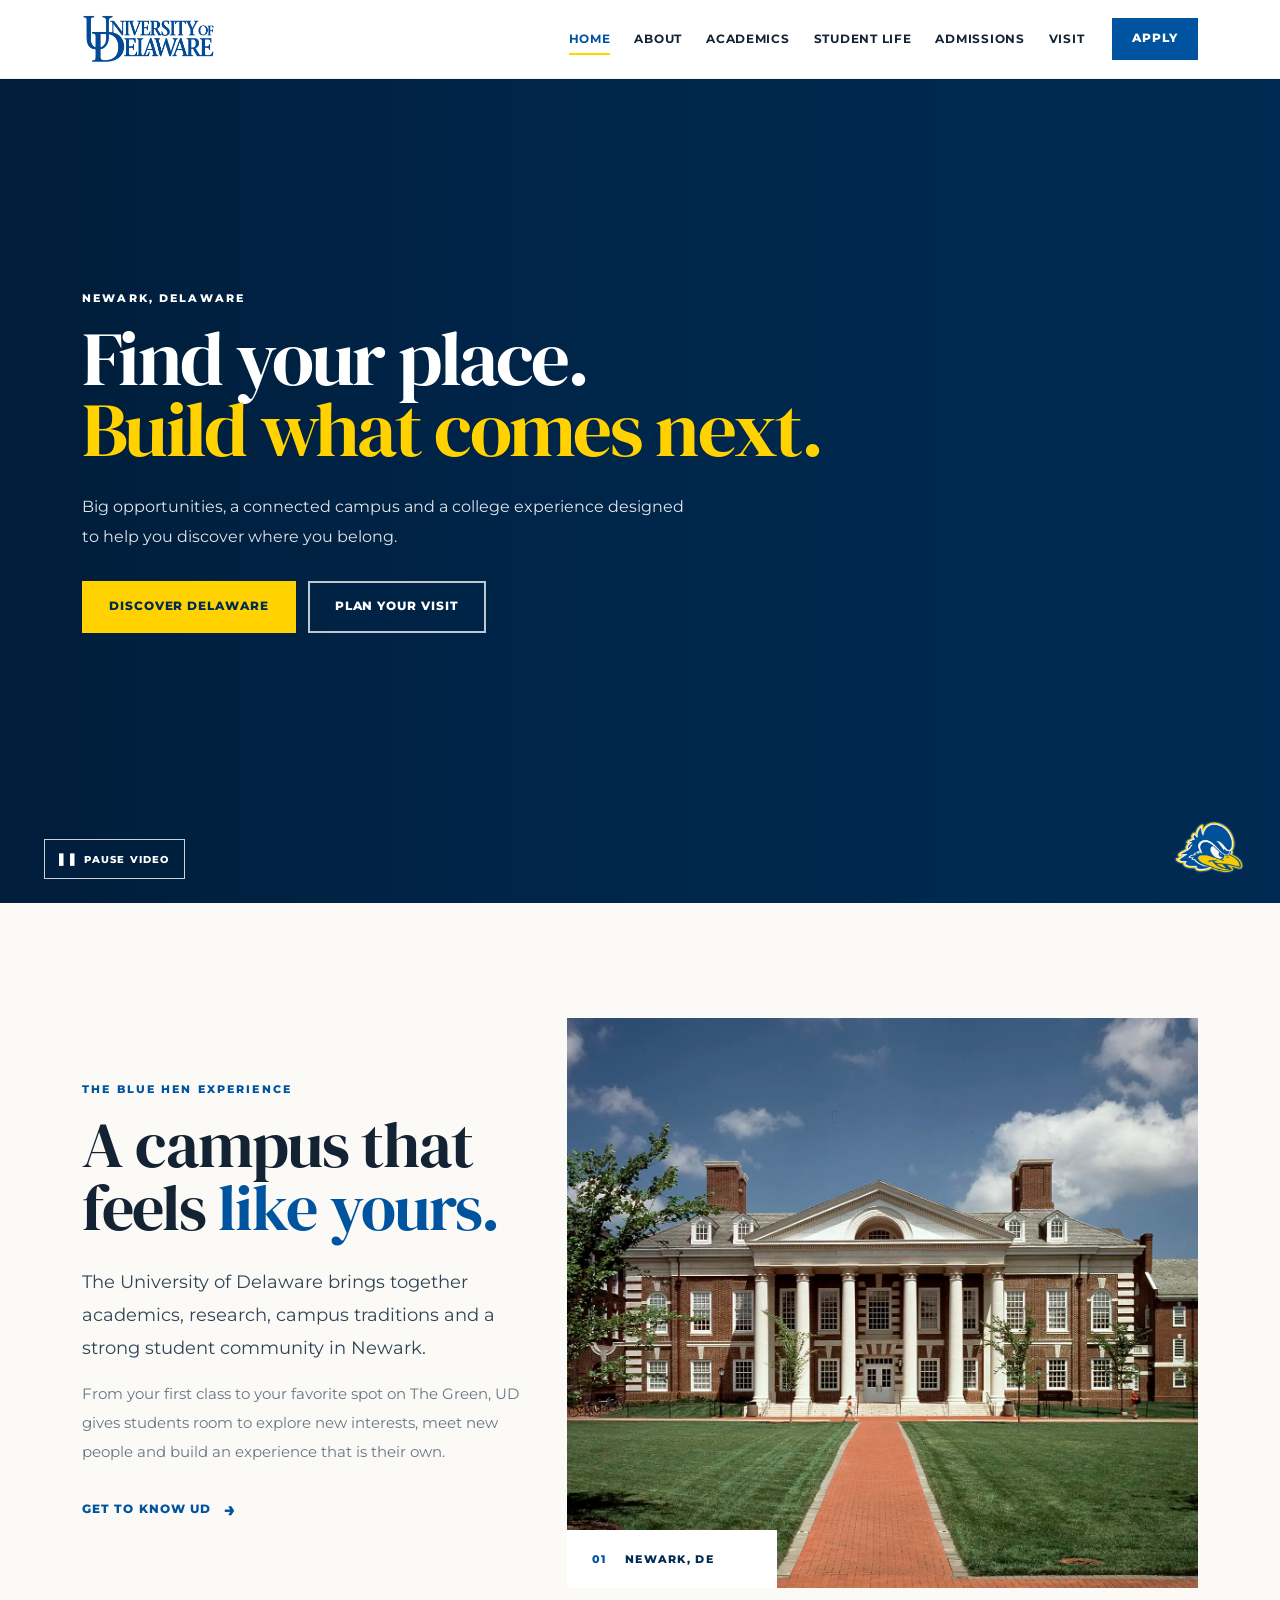
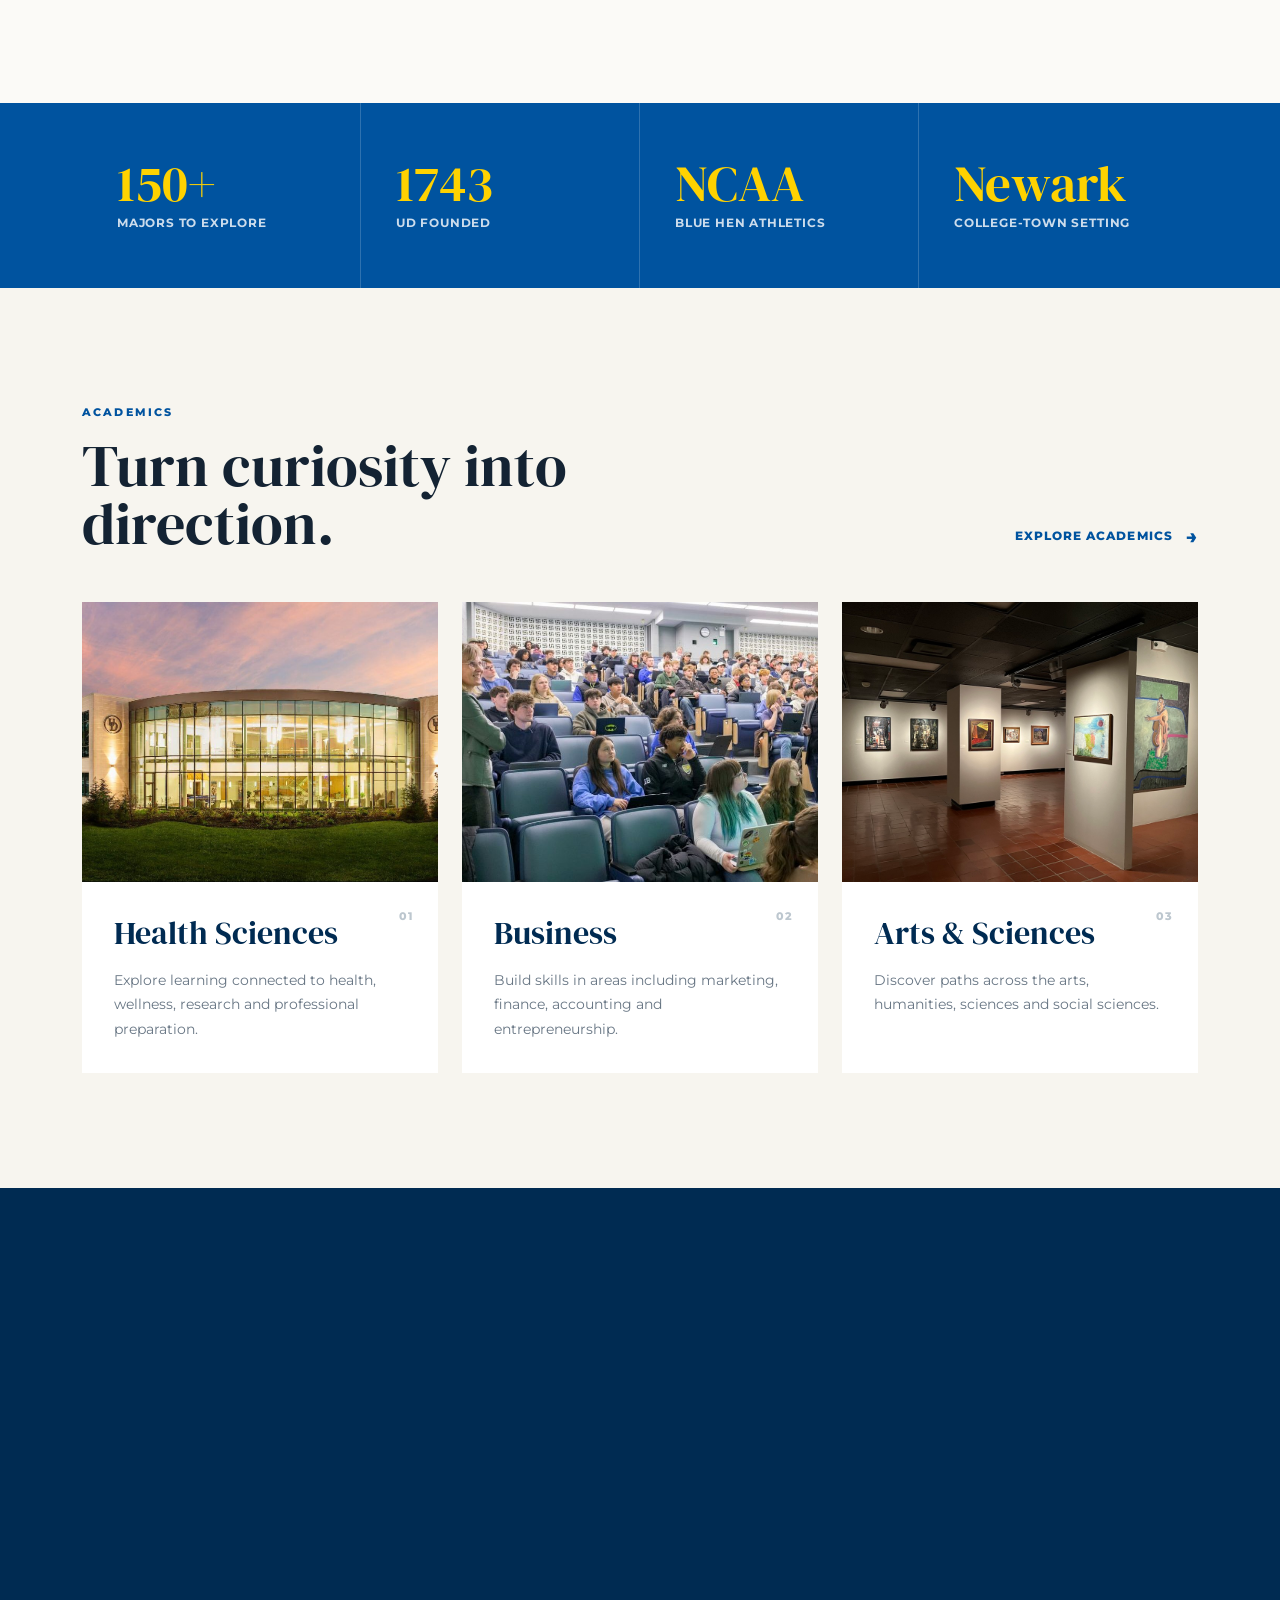
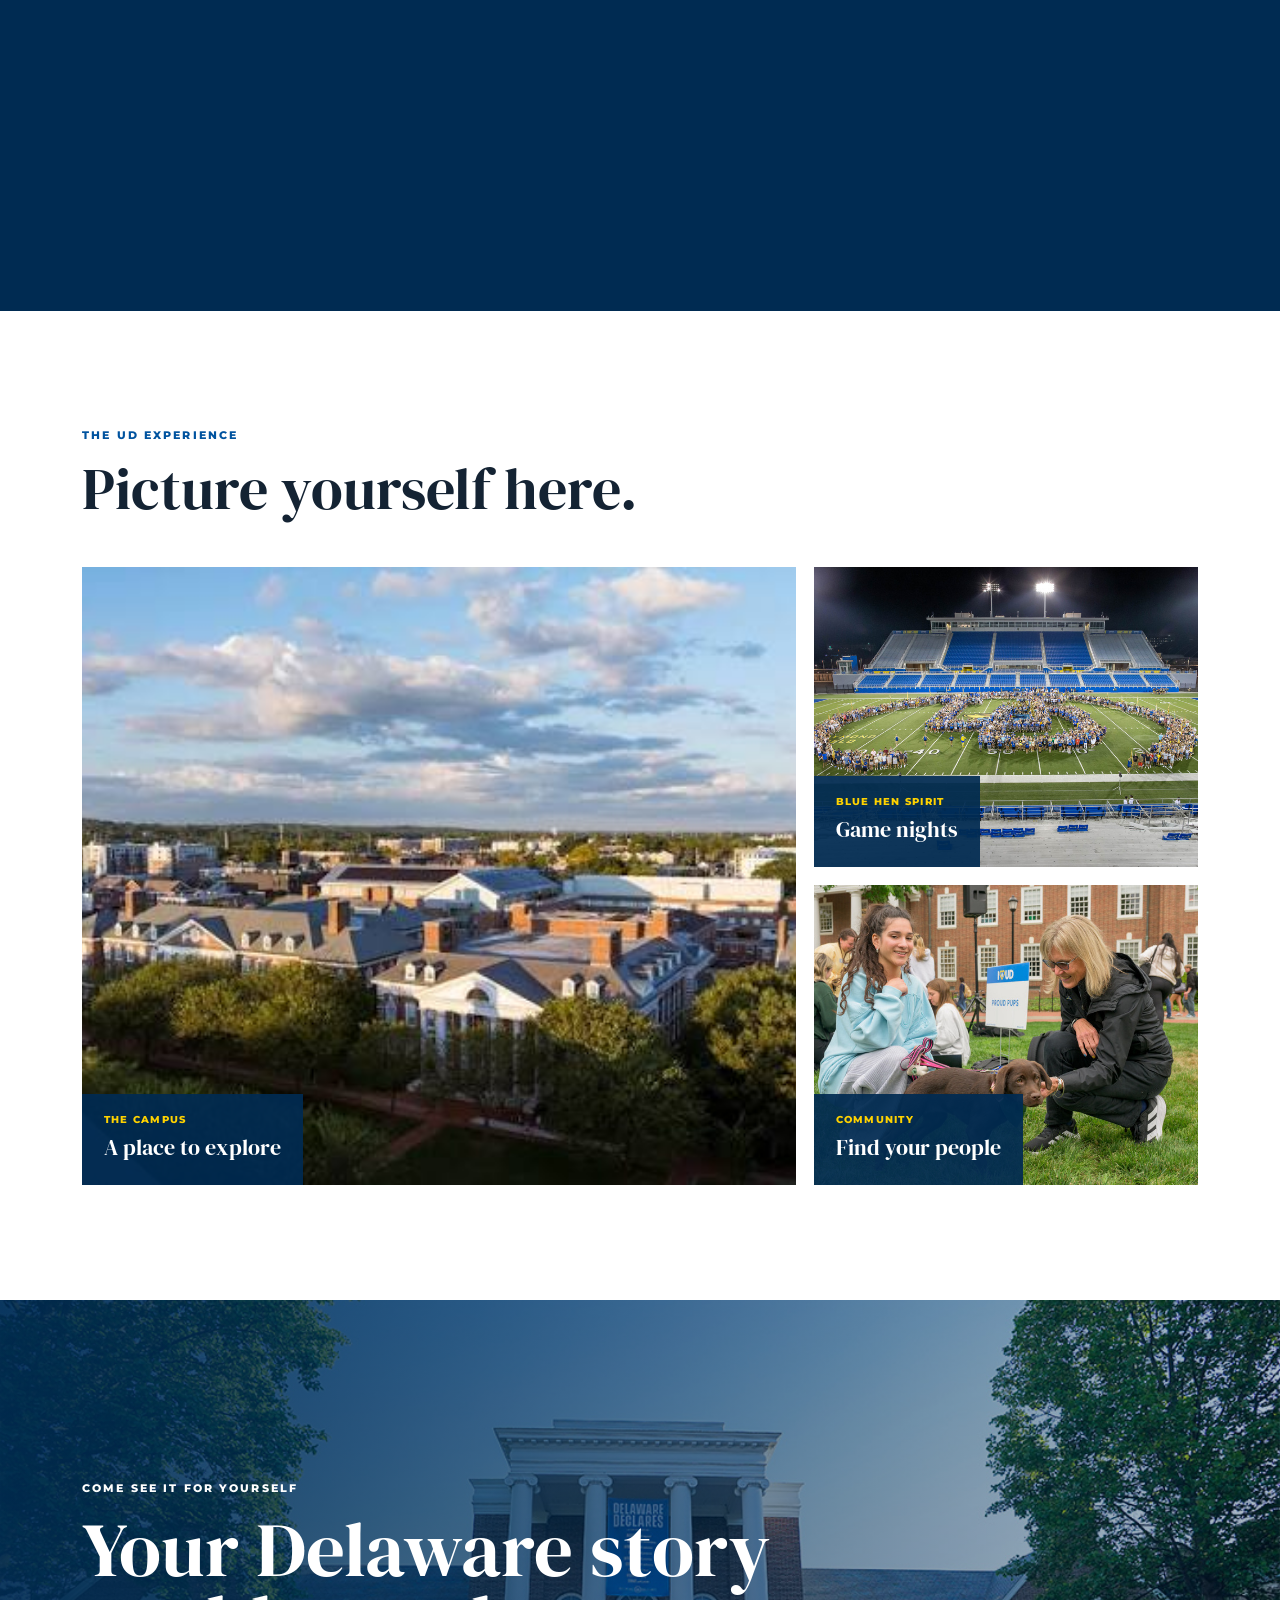
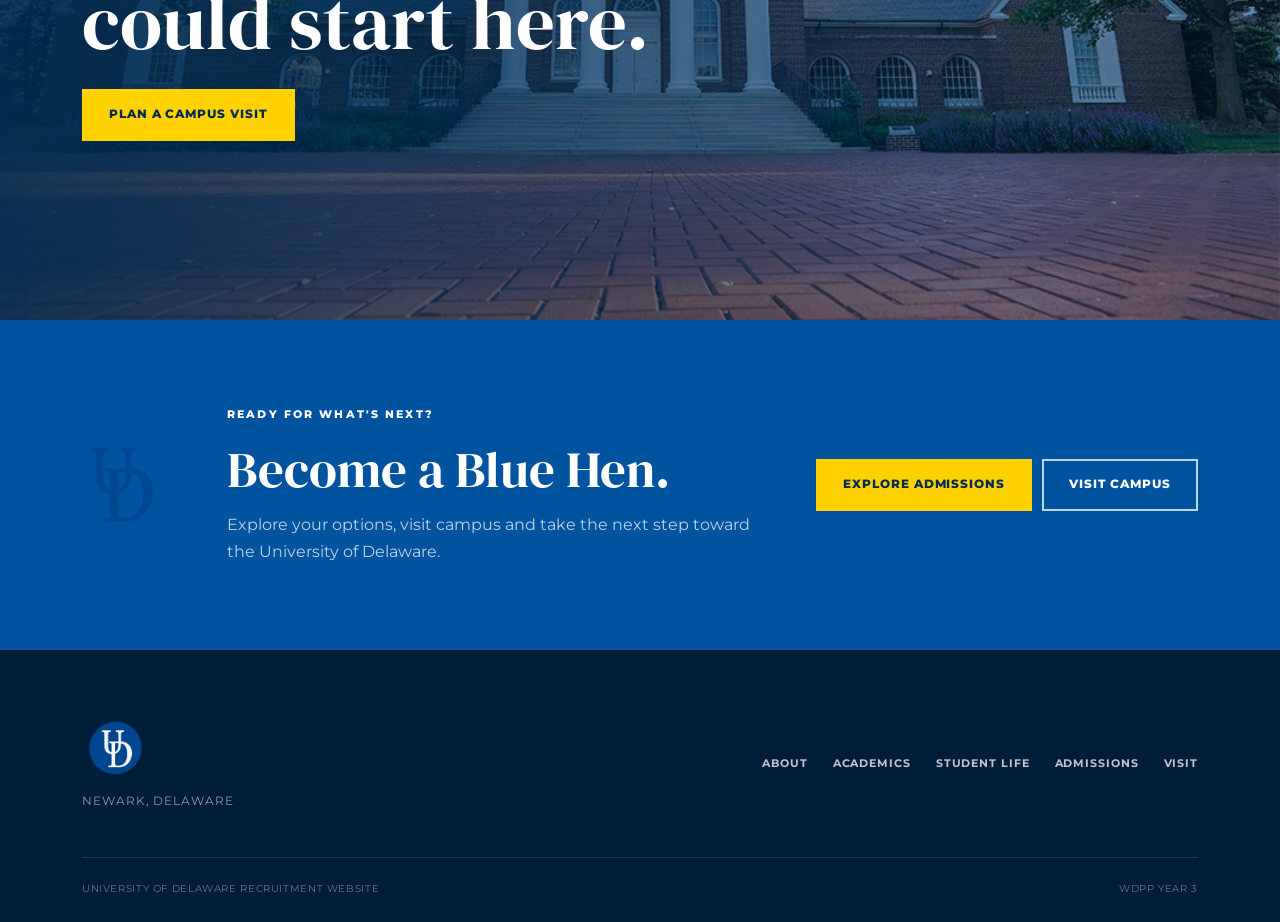
==== commit 2656d533: "4" ====
--- a/index.html
+++ b/index.html
@@ -8,6 +8,7 @@
 
   <link rel="preconnect" href="https://fonts.googleapis.com">
   <link rel="preconnect" href="https://fonts.gstatic.com" crossorigin>
+
   <link href="https://fonts.googleapis.com/css2?family=DM+Serif+Display&family=Montserrat:wght@400;500;600;700;800&display=swap" rel="stylesheet">
 
   <link href="https://cdn.jsdelivr.net/npm/bootstrap@5.3.3/dist/css/bootstrap.min.css" rel="stylesheet">
@@ -17,69 +18,104 @@
 
 <body>
 
-<!-- NAVBAR -->
+<!-- =========================================
+     NAVBAR
+========================================= -->
+
 <nav class="navbar navbar-expand-lg ud-navbar sticky-top">
+
   <div class="container">
 
     <a class="navbar-brand" href="index.html">
-      <img src="delaware-wordmark.png"
-           alt="University of Delaware"
-           class="nav-logo">
+
+      <img
+        src="delaware-wordmark.png"
+        alt="University of Delaware"
+        class="nav-logo"
+      >
+
     </a>
 
-    <button class="navbar-toggler"
-            type="button"
-            data-bs-toggle="collapse"
-            data-bs-target="#mainNav"
-            aria-controls="mainNav"
-            aria-expanded="false"
-            aria-label="Toggle navigation">
+
+    <button
+      class="navbar-toggler"
+      type="button"
+      data-bs-toggle="collapse"
+      data-bs-target="#mainNav"
+      aria-controls="mainNav"
+      aria-expanded="false"
+      aria-label="Toggle navigation"
+    >
+
       <span class="navbar-toggler-icon"></span>
+
     </button>
 
+
     <div class="collapse navbar-collapse" id="mainNav">
 
       <ul class="navbar-nav ms-auto align-items-lg-center">
 
         <li class="nav-item">
-          <a class="nav-link active" href="index.html">Home</a>
+          <a class="nav-link active" href="index.html">
+            Home
+          </a>
         </li>
 
         <li class="nav-item">
-          <a class="nav-link" href="about.html">About</a>
+          <a class="nav-link" href="about.html">
+            About
+          </a>
         </li>
 
         <li class="nav-item">
-          <a class="nav-link" href="academics.html">Academics</a>
+          <a class="nav-link" href="academics.html">
+            Academics
+          </a>
         </li>
 
         <li class="nav-item">
-          <a class="nav-link" href="student-life.html">Student Life</a>
+          <a class="nav-link" href="student-life.html">
+            Student Life
+          </a>
         </li>
 
         <li class="nav-item">
-          <a class="nav-link" href="admissions.html">Admissions</a>
+          <a class="nav-link" href="admissions.html">
+            Admissions
+          </a>
         </li>
 
         <li class="nav-item">
-          <a class="nav-link" href="visit.html">Visit</a>
+          <a class="nav-link" href="visit.html">
+            Visit
+          </a>
         </li>
 
         <li class="nav-item ms-lg-3">
-          <a class="nav-cta" href="admissions.html">Apply</a>
+          <a class="nav-cta" href="admissions.html">
+            Apply
+          </a>
         </li>
 
       </ul>
 
     </div>
-  </div>
+
+  </div>
+
 </nav>
 
 
-<!-- HERO -->
+
+<!-- =========================================
+     VIDEO HERO
+========================================= -->
+
 <header class="home-hero">
 
-  <!-- HERO VIDEO -->
+  <!-- BACKGROUND VIDEO -->
+
   <video
     id="heroVideo"
     class="hero-media"
@@ -88,33 +124,59 @@
     loop
     playsinline
   >
-    <source src="delaware-campus.mp4" type="video/mp4">
+
+    <source
+      src="delaware-campus.mp4"
+      type="video/mp4"
+    >
+
     Your browser does not support the video tag.
+
   </video>
 
+
+  <!-- BLUE OVERLAY -->
+
   <div class="hero-overlay"></div>
 
+
+  <!-- HERO TEXT -->
+
   <div class="container hero-content">
 
-    <p class="eyebrow light">NEWARK, DELAWARE</p>
+    <p class="eyebrow light">
+      NEWARK, DELAWARE
+    </p>
+
 
     <h1>
       Find your place.<br>
       <span>Build what comes next.</span>
     </h1>
 
+
     <p class="hero-description">
+
       Big opportunities, a connected campus and a college experience
       designed to help you discover where you belong.
+
     </p>
 
+
     <div class="hero-buttons">
 
-      <a href="about.html" class="button button-yellow">
+      <a
+        href="about.html"
+        class="button button-yellow"
+      >
         Discover Delaware
       </a>
 
-      <a href="visit.html" class="button button-outline-light">
+
+      <a
+        href="visit.html"
+        class="button button-outline-light"
+      >
         Plan Your Visit
       </a>
 
@@ -123,195 +185,439 @@
   </div>
 
 
-  <!-- SMALL BLUE HEN LOGO -->
-  <div class="hero-corner">
-    <img src="blue-hen-logo.png" alt="Delaware Blue Hen">
-  </div>
-
-
-  <!-- VIDEO PLAY / PAUSE BUTTON -->
+  <!-- PLAY / PAUSE VIDEO BUTTON -->
+
   <button
     id="videoToggle"
     class="video-toggle"
     type="button"
     aria-label="Pause background video"
   >
-    <span id="videoToggleIcon">Ⅱ</span>
-    <span id="videoToggleText">PAUSE</span>
+
+    <span
+      id="videoToggleIcon"
+      class="video-toggle-icon"
+    >
+      ❚❚
+    </span>
+
+    <span id="videoToggleText">
+      PAUSE VIDEO
+    </span>
+
   </button>
 
 
-  <div class="scroll-note">
-    <span></span>
-    EXPLORE UD
+  <!-- BLUE HEN -->
+
+  <div class="hero-corner">
+
+    <img
+      src="blue-hen-logo.png"
+      alt="Delaware Blue Hen"
+    >
+
   </div>
 
 </header>
 
 
-<!-- STATS -->
+
+<!-- =========================================
+     INTRO
+========================================= -->
+
+<section class="section intro-section">
+
+  <div class="container">
+
+    <div class="row align-items-center g-5">
+
+
+      <div class="col-lg-5 reveal">
+
+        <p class="eyebrow">
+          THE BLUE HEN EXPERIENCE
+        </p>
+
+
+        <h2 class="display-heading">
+
+          A campus that feels
+          <span>like yours.</span>
+
+        </h2>
+
+
+        <p class="large-copy">
+
+          The University of Delaware brings together academics,
+          research, campus traditions and a strong student community
+          in Newark.
+
+        </p>
+
+
+        <p class="body-copy">
+
+          From your first class to your favorite spot on The Green,
+          UD gives students room to explore new interests, meet new
+          people and build an experience that is their own.
+
+        </p>
+
+
+        <a href="about.html" class="text-link">
+
+          Get to know UD
+          <span>→</span>
+
+        </a>
+
+      </div>
+
+
+
+      <div class="col-lg-7 reveal">
+
+        <div class="editorial-image">
+
+          <img
+            src="main-hall.jpg"
+            alt="University of Delaware campus building"
+          >
+
+
+          <div class="image-label">
+
+            <span>01</span>
+
+            NEWARK, DE
+
+          </div>
+
+        </div>
+
+      </div>
+
+
+    </div>
+
+  </div>
+
+</section>
+
+
+
+<!-- =========================================
+     STATS
+========================================= -->
+
 <section class="stats-band">
+
   <div class="container">
 
     <div class="row g-0">
 
+
       <div class="col-6 col-lg-3 stat-item reveal">
+
         <strong>150+</strong>
-        <span>Majors to explore</span>
-      </div>
+
+        <span>
+          Majors to explore
+        </span>
+
+      </div>
+
 
       <div class="col-6 col-lg-3 stat-item reveal">
+
         <strong>1743</strong>
-        <span>UD founded</span>
-      </div>
+
+        <span>
+          UD founded
+        </span>
+
+      </div>
+
 
       <div class="col-6 col-lg-3 stat-item reveal">
+
         <strong>NCAA</strong>
-        <span>Blue Hen athletics</span>
-      </div>
+
+        <span>
+          Blue Hen athletics
+        </span>
+
+      </div>
+
 
       <div class="col-6 col-lg-3 stat-item reveal">
+
         <strong>Newark</strong>
-        <span>College-town setting</span>
-      </div>
-
-    </div>
-
-  </div>
+
+        <span>
+          College-town setting
+        </span>
+
+      </div>
+
+
+    </div>
+
+  </div>
+
 </section>
 
 
-<!-- ACADEMICS -->
+
+<!-- =========================================
+     ACADEMICS PREVIEW
+========================================= -->
+
 <section class="section academics-preview">
 
   <div class="container">
 
+
     <div class="section-heading reveal">
 
       <div>
-        <p class="eyebrow">ACADEMICS</p>
-        <h2>Turn curiosity into direction.</h2>
-      </div>
+
+        <p class="eyebrow">
+          ACADEMICS
+        </p>
+
+        <h2>
+          Turn curiosity into direction.
+        </h2>
+
+      </div>
+
 
       <a href="academics.html" class="text-link">
-        Explore academics <span>→</span>
+
+        Explore academics
+        <span>→</span>
+
       </a>
 
     </div>
 
 
+
     <div class="row g-4">
 
+
+      <!-- HEALTH -->
+
       <div class="col-lg-4 reveal">
+
         <article class="feature-card">
 
           <div class="feature-image">
-            <img src="health-sciences.jpg"
-                 alt="University of Delaware academic building">
+
+            <img
+              src="health-sciences.jpg"
+              alt="University of Delaware academic building"
+            >
+
           </div>
 
+
           <div class="feature-content">
-            <span class="card-number">01</span>
-            <h3>Health Sciences</h3>
+
+            <span class="card-number">
+              01
+            </span>
+
+            <h3>
+              Health Sciences
+            </h3>
+
             <p>
+
               Explore learning connected to health, wellness,
               research and professional preparation.
+
             </p>
+
           </div>
 
         </article>
-      </div>
-
+
+      </div>
+
+
+
+      <!-- BUSINESS -->
 
       <div class="col-lg-4 reveal">
+
         <article class="feature-card">
 
           <div class="feature-image">
-            <img src="classroom.jpg"
-                 alt="Students in a University of Delaware classroom">
+
+            <img
+              src="classroom.jpg"
+              alt="Students in a University of Delaware classroom"
+            >
+
           </div>
 
+
           <div class="feature-content">
-            <span class="card-number">02</span>
-            <h3>Business</h3>
+
+            <span class="card-number">
+              02
+            </span>
+
+            <h3>
+              Business
+            </h3>
+
             <p>
-              Build skills in areas including marketing, finance,
-              accounting and entrepreneurship.
+
+              Build skills in areas including marketing,
+              finance, accounting and entrepreneurship.
+
             </p>
+
           </div>
 
         </article>
-      </div>
-
+
+      </div>
+
+
+
+      <!-- ARTS -->
 
       <div class="col-lg-4 reveal">
+
         <article class="feature-card">
 
           <div class="feature-image">
-            <img src="art-gallery.jpg"
-                 alt="Art gallery at the University of Delaware">
+
+            <img
+              src="art-gallery.jpg"
+              alt="Art gallery at the University of Delaware"
+            >
+
           </div>
 
+
           <div class="feature-content">
-            <span class="card-number">03</span>
-            <h3>Arts & Sciences</h3>
+
+            <span class="card-number">
+              03
+            </span>
+
+            <h3>
+              Arts & Sciences
+            </h3>
+
             <p>
-              Discover paths across the arts, humanities,
-              sciences and social sciences.
+
+              Discover paths across the arts,
+              humanities, sciences and social sciences.
+
             </p>
+
           </div>
 
         </article>
-      </div>
-
-    </div>
-
-  </div>
+
+      </div>
+
+
+    </div>
+
+  </div>
+
 </section>
 
 
-<!-- STUDENT LIFE -->
+
+<!-- =========================================
+     STUDENT LIFE FEATURE
+========================================= -->
+
 <section class="split-feature">
 
+
   <div class="split-image reveal">
-    <img src="student-group.jpg"
-         alt="University of Delaware students together on campus">
-  </div>
+
+    <img
+      src="student-group.jpg"
+      alt="University of Delaware students together on campus"
+    >
+
+  </div>
+
+
 
   <div class="split-content reveal">
 
-    <p class="eyebrow light">LIFE AT DELAWARE</p>
+    <p class="eyebrow light">
+      LIFE AT DELAWARE
+    </p>
+
 
     <h2>
+
       More than where<br>
       you go to class.
+
     </h2>
 
+
     <p>
-      College is also the people you meet, the traditions you join
-      and the memories you make between classes.
+
+      College is also the people you meet,
+      the traditions you join and the memories
+      you make between classes.
+
     </p>
 
+
     <div class="mini-links">
 
+
       <a href="student-life.html#housing">
+
         <span>01</span>
+
         Campus Living
+
         <b>→</b>
+
       </a>
 
+
       <a href="student-life.html#community">
+
         <span>02</span>
+
         Clubs & Community
+
         <b>→</b>
+
       </a>
 
+
       <a href="student-life.html#athletics">
+
         <span>03</span>
+
         Blue Hen Spirit
+
         <b>→</b>
+
       </a>
 
+
     </div>
 
   </div>
@@ -319,154 +625,311 @@
 </section>
 
 
-<!-- PHOTO STORY -->
+
+<!-- =========================================
+     PHOTO STORY
+========================================= -->
+
 <section class="section photo-story">
 
   <div class="container">
 
+
     <div class="section-heading reveal">
+
       <div>
-        <p class="eyebrow">THE UD EXPERIENCE</p>
-        <h2>Picture yourself here.</h2>
-      </div>
-    </div>
+
+        <p class="eyebrow">
+          THE UD EXPERIENCE
+        </p>
+
+        <h2>
+          Picture yourself here.
+        </h2>
+
+      </div>
+
+    </div>
+
 
 
     <div class="photo-grid">
 
+
       <div class="photo-large reveal">
-        <img src="campus-aerial-wide.jpg"
-             alt="Aerial view of University of Delaware">
+
+        <img
+          src="campus-aerial-wide.jpg"
+          alt="Aerial view of University of Delaware"
+        >
+
+
         <div class="photo-caption">
-          <span>THE CAMPUS</span>
+
+          <span>
+            THE CAMPUS
+          </span>
+
           A place to explore
+
         </div>
-      </div>
+
+      </div>
+
 
 
       <div class="photo-small reveal">
-        <img src="stadium-night.jpg"
-             alt="University of Delaware stadium at night">
+
+        <img
+          src="stadium-night.jpg"
+          alt="University of Delaware stadium at night"
+        >
+
+
         <div class="photo-caption">
-          <span>BLUE HEN SPIRIT</span>
+
+          <span>
+            BLUE HEN SPIRIT
+          </span>
+
           Game nights
+
         </div>
-      </div>
+
+      </div>
+
 
 
       <div class="photo-small reveal">
-        <img src="puppy-event.jpg"
-             alt="Students at a campus event">
+
+        <img
+          src="puppy-event.jpg"
+          alt="Students at a campus event"
+        >
+
+
         <div class="photo-caption">
-          <span>COMMUNITY</span>
+
+          <span>
+            COMMUNITY
+          </span>
+
           Find your people
+
         </div>
-      </div>
-
-    </div>
-
-  </div>
+
+      </div>
+
+
+    </div>
+
+  </div>
+
 </section>
 
 
-<!-- VISIT FEATURE -->
+
+<!-- =========================================
+     VISIT FEATURE
+========================================= -->
+
 <section class="visit-feature">
 
-  <img src="memorial-hall.jpg"
-       alt="Memorial Hall at the University of Delaware">
+
+  <img
+    src="memorial-hall.jpg"
+    alt="Memorial Hall at the University of Delaware"
+  >
+
 
   <div class="visit-overlay"></div>
 
+
   <div class="container visit-content reveal">
 
-    <p class="eyebrow light">COME SEE IT FOR YOURSELF</p>
+    <p class="eyebrow light">
+      COME SEE IT FOR YOURSELF
+    </p>
+
 
     <h2>
+
       Your Delaware story<br>
       could start here.
+
     </h2>
 
-    <a href="visit.html" class="button button-yellow">
+
+    <a
+      href="visit.html"
+      class="button button-yellow"
+    >
+
       Plan a Campus Visit
+
     </a>
 
   </div>
 
+
 </section>
 
 
-<!-- FINAL CTA -->
+
+<!-- =========================================
+     FINAL CTA
+========================================= -->
+
 <section class="final-cta">
+
   <div class="container">
 
+
     <div class="cta-logo reveal">
-      <img src="ud-logo.png" alt="UD">
-    </div>
+
+      <img
+        src="ud-logo.png"
+        alt="UD"
+      >
+
+    </div>
+
+
 
     <div class="cta-copy reveal">
 
-      <p class="eyebrow light">READY FOR WHAT'S NEXT?</p>
-
-      <h2>Become a Blue Hen.</h2>
+      <p class="eyebrow light">
+        READY FOR WHAT'S NEXT?
+      </p>
+
+
+      <h2>
+        Become a Blue Hen.
+      </h2>
+
 
       <p>
-        Explore your options, visit campus and take the next
-        step toward the University of Delaware.
+
+        Explore your options, visit campus
+        and take the next step toward the
+        University of Delaware.
+
       </p>
 
     </div>
 
+
+
     <div class="cta-actions reveal">
-      <a href="admissions.html" class="button button-yellow">
+
+      <a
+        href="admissions.html"
+        class="button button-yellow"
+      >
+
         Explore Admissions
+
       </a>
 
-      <a href="visit.html" class="button button-outline-light">
+
+      <a
+        href="visit.html"
+        class="button button-outline-light"
+      >
+
         Visit Campus
+
       </a>
-    </div>
-
-  </div>
+
+    </div>
+
+
+  </div>
+
 </section>
 
 
-<!-- FOOTER -->
+
+<!-- =========================================
+     FOOTER
+========================================= -->
+
 <footer class="site-footer">
 
   <div class="container">
 
+
     <div class="footer-main">
 
+
       <div>
-        <img src="ud-circle-logo.png"
-             alt="University of Delaware"
-             class="footer-logo">
-
-        <p>Newark, Delaware</p>
-      </div>
+
+        <img
+          src="ud-circle-logo.png"
+          alt="University of Delaware"
+          class="footer-logo"
+        >
+
+        <p>
+          Newark, Delaware
+        </p>
+
+      </div>
+
 
 
       <div class="footer-links">
-        <a href="about.html">About</a>
-        <a href="academics.html">Academics</a>
-        <a href="student-life.html">Student Life</a>
-        <a href="admissions.html">Admissions</a>
-        <a href="visit.html">Visit</a>
-      </div>
-
-    </div>
+
+        <a href="about.html">
+          About
+        </a>
+
+        <a href="academics.html">
+          Academics
+        </a>
+
+        <a href="student-life.html">
+          Student Life
+        </a>
+
+        <a href="admissions.html">
+          Admissions
+        </a>
+
+        <a href="visit.html">
+          Visit
+        </a>
+
+      </div>
+
+
+    </div>
+
 
 
     <div class="footer-bottom">
-      <span>University of Delaware Recruitment Website</span>
-    </div>
+
+      <span>
+        University of Delaware Recruitment Website
+      </span>
+
+      <span>
+        WDPP Year 3
+      </span>
+
+    </div>
+
 
   </div>
 
 </footer>
 
 
+
+<!-- BOOTSTRAP -->
 <script src="https://cdn.jsdelivr.net/npm/bootstrap@5.3.3/dist/js/bootstrap.bundle.min.js"></script>
+
+<!-- CUSTOM JS -->
 <script src="script.js"></script>
 
 </body>
--- a/style.css
+++ b/style.css
@@ -88,9 +88,6 @@
   object-position: left center;
 }
 
-/* IMPORTANT:
-   This prevents the Delaware logo from becoming huge.
-*/
 .navbar-brand img {
   max-width: 158px !important;
 }
@@ -99,7 +96,9 @@
   position: relative;
   margin: 0 7px;
   padding: 10px 5px !important;
+
   color: var(--text);
+
   font-size: 0.76rem;
   font-weight: 700;
   letter-spacing: 0.06em;
@@ -108,14 +107,19 @@
 
 .ud-navbar .nav-link::after {
   content: "";
+
   position: absolute;
   left: 5px;
   right: 5px;
   bottom: 4px;
+
   height: 2px;
+
   background: var(--ud-yellow);
+
   transform: scaleX(0);
   transform-origin: left;
+
   transition: transform 0.25s ease;
 }
 
@@ -133,10 +137,13 @@
   display: inline-flex;
   align-items: center;
   justify-content: center;
+
   min-height: 42px;
   padding: 10px 20px;
+
   background: var(--ud-blue);
   color: white;
+
   font-size: 0.72rem;
   font-weight: 800;
   letter-spacing: 0.08em;
@@ -160,7 +167,9 @@
 
 .eyebrow {
   margin-bottom: 15px;
+
   color: var(--ud-blue);
+
   font-size: 0.7rem;
   font-weight: 800;
   letter-spacing: 0.19em;
@@ -177,7 +186,9 @@
 
 .display-heading {
   margin: 0 0 25px;
+
   font-family: var(--serif);
+
   font-size: clamp(2.7rem, 5vw, 5rem);
   line-height: 0.98;
   letter-spacing: -0.02em;
@@ -189,14 +200,18 @@
 
 .large-copy {
   max-width: 620px;
+
   color: #314456;
+
   font-size: 1.15rem;
   line-height: 1.8;
 }
 
 .body-copy {
   max-width: 620px;
+
   color: var(--muted);
+
   font-size: 0.95rem;
   line-height: 1.9;
 }
@@ -205,8 +220,11 @@
   display: inline-flex;
   align-items: center;
   gap: 13px;
+
   margin-top: 10px;
+
   color: var(--ud-blue);
+
   font-size: 0.75rem;
   font-weight: 800;
   letter-spacing: 0.09em;
@@ -235,9 +253,12 @@
   display: inline-flex;
   align-items: center;
   justify-content: center;
+
   min-height: 52px;
   padding: 14px 25px;
+
   border: 2px solid transparent;
+
   font-size: 0.72rem;
   font-weight: 800;
   letter-spacing: 0.08em;
@@ -280,67 +301,96 @@
   align-items: end;
   justify-content: space-between;
   gap: 30px;
+
   margin-bottom: 50px;
 }
 
 .section-heading h2 {
   max-width: 700px;
   margin: 0;
+
   font-family: var(--serif);
+
   font-size: clamp(2.5rem, 4.5vw, 4.5rem);
   line-height: 1;
 }
 
 
 /* =========================================
-   HOME HERO
+   HOME VIDEO HERO
 ========================================= */
 
 .home-hero {
   position: relative;
+
   min-height: calc(100vh - 76px);
+
   display: flex;
   align-items: center;
+
   overflow: hidden;
+
   background: var(--ud-navy);
 }
+
+
+/* VIDEO */
 
 .hero-media {
   position: absolute;
   inset: 0;
+
+  z-index: 0;
+
   width: 100%;
   height: 100%;
+
   object-fit: cover;
   object-position: center;
 }
+
+
+/* OVERLAY */
 
 .hero-overlay {
   position: absolute;
   inset: 0;
+
+  z-index: 1;
+
   background:
     linear-gradient(
       90deg,
-      rgba(0, 28, 56, 0.91) 0%,
+      rgba(0, 28, 56, 0.92) 0%,
       rgba(0, 35, 70, 0.74) 42%,
-      rgba(0, 35, 70, 0.22) 78%,
+      rgba(0, 35, 70, 0.25) 76%,
       rgba(0, 35, 70, 0.08) 100%
     );
-}
+
+  pointer-events: none;
+}
+
+
+/* HERO CONTENT */
 
 .hero-content {
   position: relative;
-  z-index: 2;
-  padding-top: 60px;
-  padding-bottom: 90px;
+  z-index: 3;
+
+  padding-top: 55px;
+  padding-bottom: 115px;
 }
 
 .hero-content h1 {
-  max-width: 820px;
+  max-width: 930px;
   margin: 0;
+
   color: white;
+
   font-family: var(--serif);
-  font-size: clamp(4rem, 7.5vw, 7.4rem);
-  line-height: 0.88;
+
+  font-size: clamp(3.8rem, 6vw, 6.2rem);
+  line-height: 0.92;
   letter-spacing: -0.035em;
 }
 
@@ -350,9 +400,12 @@
 
 .hero-description {
   max-width: 610px;
-  margin: 30px 0;
+
+  margin: 28px 0 30px;
+
   color: rgba(255, 255, 255, 0.88);
-  font-size: 1.06rem;
+
+  font-size: 1.02rem;
   line-height: 1.8;
 }
 
@@ -362,38 +415,82 @@
   gap: 12px;
 }
 
+
+/* =========================================
+   VIDEO PLAY / PAUSE BUTTON
+========================================= */
+
+.video-toggle {
+  position: absolute;
+
+  left: 44px;
+  bottom: 24px;
+
+  z-index: 20;
+
+  display: flex;
+  align-items: center;
+  justify-content: center;
+  gap: 9px;
+
+  min-height: 40px;
+  padding: 9px 15px;
+
+  border: 1px solid rgba(255, 255, 255, 0.8);
+
+  background: rgba(0, 31, 62, 0.86);
+
+  color: #ffffff;
+
+  font-family: var(--sans);
+
+  font-size: 0.62rem;
+  font-weight: 800;
+  letter-spacing: 0.11em;
+
+  cursor: pointer;
+
+  backdrop-filter: blur(6px);
+}
+
+.video-toggle:hover {
+  background: var(--ud-yellow);
+  border-color: var(--ud-yellow);
+  color: var(--ud-navy);
+
+  transform: translateY(-2px);
+}
+
+.video-toggle-icon {
+  display: inline-flex;
+  align-items: center;
+  justify-content: center;
+
+  width: 15px;
+
+  font-size: 0.75rem;
+  line-height: 1;
+}
+
+
+/* =========================================
+   HERO BLUE HEN
+========================================= */
+
 .hero-corner {
   position: absolute;
-  z-index: 2;
-  right: 45px;
-  bottom: 35px;
+
+  right: 34px;
+  bottom: 22px;
+
+  z-index: 4;
 }
 
 .hero-corner img {
-  width: 85px;
-  height: 85px;
+  width: 74px;
+  height: 74px;
+
   object-fit: contain;
-}
-
-.scroll-note {
-  position: absolute;
-  z-index: 2;
-  left: 28px;
-  bottom: 30px;
-  display: flex;
-  align-items: center;
-  gap: 12px;
-  color: rgba(255, 255, 255, 0.72);
-  font-size: 0.61rem;
-  font-weight: 700;
-  letter-spacing: 0.17em;
-}
-
-.scroll-note span {
-  display: block;
-  width: 40px;
-  height: 1px;
-  background: var(--ud-yellow);
 }
 
 
@@ -407,15 +504,19 @@
 
 .editorial-image {
   position: relative;
+
   min-height: 570px;
+
   overflow: hidden;
 }
 
 .editorial-image img {
   position: absolute;
   inset: 0;
+
   width: 100%;
   height: 100%;
+
   object-fit: cover;
 }
 
@@ -425,12 +526,17 @@
 
 .image-label {
   position: absolute;
+
   left: 0;
   bottom: 0;
+
   min-width: 210px;
+
   padding: 20px 25px;
+
   background: white;
   color: var(--ud-navy);
+
   font-size: 0.68rem;
   font-weight: 800;
   letter-spacing: 0.12em;
@@ -453,10 +559,13 @@
 
 .stat-item {
   min-height: 185px;
+
   display: flex;
   flex-direction: column;
   justify-content: center;
+
   padding: 35px;
+
   border-right: 1px solid rgba(255, 255, 255, 0.18);
 }
 
@@ -466,9 +575,13 @@
 
 .stat-item strong {
   display: block;
+
   margin-bottom: 5px;
+
   color: var(--ud-yellow);
+
   font-family: var(--serif);
+
   font-size: 3.2rem;
   font-weight: 400;
   line-height: 1;
@@ -476,6 +589,7 @@
 
 .stat-item span {
   color: rgba(255, 255, 255, 0.8);
+
   font-size: 0.72rem;
   font-weight: 700;
   letter-spacing: 0.07em;
@@ -493,19 +607,24 @@
 
 .feature-card {
   height: 100%;
+
   background: white;
+
   overflow: hidden;
 }
 
 .feature-image {
   height: 280px;
+
   overflow: hidden;
 }
 
 .feature-image img {
   width: 100%;
   height: 100%;
+
   object-fit: cover;
+
   transition: transform 0.55s ease;
 }
 
@@ -515,14 +634,18 @@
 
 .feature-content {
   position: relative;
+
   padding: 32px;
 }
 
 .card-number {
   position: absolute;
+
   right: 25px;
   top: 25px;
+
   color: #bdc7cf;
+
   font-size: 0.68rem;
   font-weight: 800;
   letter-spacing: 0.1em;
@@ -530,14 +653,18 @@
 
 .feature-content h3 {
   margin-bottom: 15px;
+
   color: var(--ud-navy);
+
   font-family: var(--serif);
   font-size: 2rem;
 }
 
 .feature-content p {
   margin: 0;
+
   color: var(--muted);
+
   font-size: 0.9rem;
 }
 
@@ -548,8 +675,11 @@
 
 .split-feature {
   display: grid;
+
   grid-template-columns: 1.1fr 0.9fr;
+
   min-height: 680px;
+
   background: var(--ud-navy);
 }
 
@@ -560,6 +690,7 @@
 .split-image img {
   width: 100%;
   height: 100%;
+
   object-fit: cover;
 }
 
@@ -567,36 +698,50 @@
   display: flex;
   flex-direction: column;
   justify-content: center;
+
   padding: 80px 9%;
+
   color: white;
 }
 
 .split-content h2 {
   max-width: 600px;
+
   margin-bottom: 25px;
+
   font-family: var(--serif);
+
   font-size: clamp(3rem, 5vw, 5rem);
   line-height: 0.98;
 }
 
 .split-content > p:not(.eyebrow) {
   max-width: 530px;
+
   color: rgba(255, 255, 255, 0.76);
 }
 
 .mini-links {
   margin-top: 35px;
+
   border-top: 1px solid rgba(255, 255, 255, 0.2);
 }
 
 .mini-links a {
   display: grid;
+
   grid-template-columns: 45px 1fr auto;
+
   gap: 10px;
+
   align-items: center;
+
   padding: 18px 0;
+
   border-bottom: 1px solid rgba(255, 255, 255, 0.2);
+
   color: white;
+
   font-size: 0.8rem;
   font-weight: 700;
   letter-spacing: 0.05em;
@@ -613,11 +758,14 @@
 
 .mini-links a:hover {
   padding-left: 8px;
+
   color: var(--ud-yellow);
 }
 
 
-/* LIGHT SPLIT */
+/* =========================================
+   LIGHT SPLIT
+========================================= */
 
 .light-split {
   background: var(--cream);
@@ -642,26 +790,33 @@
 
 .photo-grid {
   display: grid;
+
   grid-template-columns: 1.3fr 0.7fr;
   grid-template-rows: repeat(2, 300px);
+
   gap: 18px;
 }
 
 .photo-large {
   position: relative;
+
   grid-row: 1 / 3;
+
   overflow: hidden;
 }
 
 .photo-small {
   position: relative;
+
   overflow: hidden;
 }
 
 .photo-grid img {
   width: 100%;
   height: 100%;
+
   object-fit: cover;
+
   transition: transform 0.5s ease;
 }
 
@@ -671,20 +826,29 @@
 
 .photo-caption {
   position: absolute;
+
   left: 0;
   bottom: 0;
+
   padding: 18px 22px;
+
   background: rgba(0, 43, 82, 0.92);
+
   color: white;
+
   font-family: var(--serif);
   font-size: 1.35rem;
 }
 
 .photo-caption span {
   display: block;
+
   margin-bottom: 2px;
+
   color: var(--ud-yellow);
+
   font-family: var(--sans);
+
   font-size: 0.6rem;
   font-weight: 800;
   letter-spacing: 0.13em;
@@ -697,40 +861,52 @@
 
 .visit-feature {
   position: relative;
+
   min-height: 620px;
+
   display: flex;
   align-items: center;
+
   overflow: hidden;
 }
 
 .visit-feature > img {
   position: absolute;
   inset: 0;
+
   width: 100%;
   height: 100%;
+
   object-fit: cover;
 }
 
 .visit-overlay {
   position: absolute;
   inset: 0;
-  background: linear-gradient(
-    90deg,
-    rgba(0, 43, 82, 0.92),
-    rgba(0, 43, 82, 0.3)
-  );
+
+  background:
+    linear-gradient(
+      90deg,
+      rgba(0, 43, 82, 0.92),
+      rgba(0, 43, 82, 0.3)
+    );
 }
 
 .visit-content {
   position: relative;
+
   z-index: 2;
+
   color: white;
 }
 
 .visit-content h2 {
   max-width: 780px;
+
   margin-bottom: 30px;
+
   font-family: var(--serif);
+
   font-size: clamp(3.5rem, 6vw, 6rem);
   line-height: 0.95;
 }
@@ -742,24 +918,31 @@
 
 .page-hero {
   position: relative;
+
   min-height: 610px;
+
   display: flex;
   align-items: flex-end;
+
   overflow: hidden;
+
   background: var(--ud-navy);
 }
 
 .page-hero-image {
   position: absolute;
   inset: 0;
+
   width: 100%;
   height: 100%;
+
   object-fit: cover;
 }
 
 .page-hero-overlay {
   position: absolute;
   inset: 0;
+
   background:
     linear-gradient(
       90deg,
@@ -771,15 +954,21 @@
 
 .page-hero-content {
   position: relative;
+
   z-index: 2;
+
   padding-bottom: 75px;
+
   color: white;
 }
 
 .page-hero-content h1 {
   max-width: 850px;
+
   margin-bottom: 20px;
+
   font-family: var(--serif);
+
   font-size: clamp(4rem, 7vw, 7rem);
   line-height: 0.9;
 }
@@ -790,8 +979,11 @@
 
 .page-hero-content > p:last-child {
   max-width: 620px;
+
   margin: 0;
+
   color: rgba(255, 255, 255, 0.84);
+
   font-size: 1rem;
 }
 
@@ -802,13 +994,17 @@
 
 .blue-section {
   padding: 110px 0;
+
   background: var(--ud-navy);
+
   color: white;
 }
 
 .blue-section h2 {
   margin-bottom: 25px;
+
   font-family: var(--serif);
+
   font-size: clamp(3rem, 5vw, 5rem);
   line-height: 1;
 }
@@ -819,7 +1015,9 @@
 
 .wide-feature-image {
   width: 100%;
+
   min-height: 430px;
+
   object-fit: cover;
 }
 
@@ -830,14 +1028,19 @@
 
 .info-block {
   height: 100%;
+
   padding: 40px 30px;
+
   border-top: 3px solid var(--ud-yellow);
+
   background: white;
+
   box-shadow: 0 15px 50px rgba(0, 30, 60, 0.06);
 }
 
 .info-block span {
   color: var(--ud-blue);
+
   font-size: 0.7rem;
   font-weight: 800;
   letter-spacing: 0.1em;
@@ -845,13 +1048,17 @@
 
 .info-block h3 {
   margin: 18px 0 15px;
+
   font-family: var(--serif);
+
   font-size: 2rem;
 }
 
 .info-block p {
   margin: 0;
+
   color: var(--muted);
+
   font-size: 0.9rem;
 }
 
@@ -862,7 +1069,9 @@
 
 .image-banner {
   position: relative;
+
   min-height: 560px;
+
   display: flex;
   align-items: center;
 }
@@ -870,27 +1079,35 @@
 .image-banner > img {
   position: absolute;
   inset: 0;
+
   width: 100%;
   height: 100%;
+
   object-fit: cover;
 }
 
 .image-banner-overlay {
   position: absolute;
   inset: 0;
+
   background: rgba(0, 43, 82, 0.7);
 }
 
 .image-banner-content {
   position: relative;
+
   z-index: 2;
+
   color: white;
 }
 
 .image-banner-content h2 {
   max-width: 800px;
+
   margin-bottom: 28px;
+
   font-family: var(--serif);
+
   font-size: clamp(3rem, 5vw, 5.5rem);
 }
 
@@ -902,26 +1119,34 @@
 .program-filters {
   display: flex;
   flex-wrap: wrap;
+
   gap: 10px;
+
   margin-bottom: 40px;
 }
 
 .filter-button {
   padding: 12px 20px;
+
   border: 1px solid #cdd6dc;
+
   background: transparent;
   color: var(--text);
+
   font-family: var(--sans);
+
   font-size: 0.68rem;
   font-weight: 800;
   letter-spacing: 0.08em;
   text-transform: uppercase;
+
   cursor: pointer;
 }
 
 .filter-button:hover,
 .filter-button.active {
   border-color: var(--ud-blue);
+
   background: var(--ud-blue);
   color: white;
 }
@@ -932,11 +1157,16 @@
 
 .academic-card {
   position: relative;
+
   min-height: 320px;
   height: 100%;
+
   padding: 40px 32px;
+
   border: 1px solid var(--border);
+
   background: white;
+
   transition:
     transform 0.25s ease,
     box-shadow 0.25s ease,
@@ -945,21 +1175,27 @@
 
 .academic-card:hover {
   transform: translateY(-5px);
+
   border-color: var(--ud-blue);
+
   box-shadow: 0 18px 50px rgba(0, 43, 82, 0.08);
 }
 
 .academic-number {
   position: absolute;
+
   right: 25px;
   top: 24px;
+
   color: #aebac3;
+
   font-size: 0.7rem;
   font-weight: 700;
 }
 
 .academic-category {
   color: var(--ud-blue);
+
   font-size: 0.65rem;
   font-weight: 800;
   letter-spacing: 0.12em;
@@ -967,13 +1203,17 @@
 
 .academic-card h3 {
   margin: 35px 0 16px;
+
   color: var(--ud-navy);
+
   font-family: var(--serif);
+
   font-size: 2.25rem;
 }
 
 .academic-card > p:last-child {
   color: var(--muted);
+
   font-size: 0.9rem;
 }
 
@@ -984,13 +1224,16 @@
 
 .life-grid {
   display: grid;
+
   grid-template-columns: 1.15fr 0.85fr;
   grid-template-rows: 290px 290px;
+
   gap: 18px;
 }
 
 .life-card {
   position: relative;
+
   overflow: hidden;
 }
 
@@ -1001,7 +1244,9 @@
 .life-card img {
   width: 100%;
   height: 100%;
+
   object-fit: cover;
+
   transition: transform 0.5s ease;
 }
 
@@ -1011,26 +1256,33 @@
 
 .life-card::after {
   content: "";
+
   position: absolute;
   inset: 0;
-  background: linear-gradient(
-    to top,
-    rgba(0, 35, 70, 0.8),
-    transparent 65%
-  );
+
+  background:
+    linear-gradient(
+      to top,
+      rgba(0, 35, 70, 0.8),
+      transparent 65%
+    );
 }
 
 .life-card-content {
   position: absolute;
+
   z-index: 2;
+
   left: 28px;
   right: 28px;
   bottom: 25px;
+
   color: white;
 }
 
 .life-card-content span {
   color: var(--ud-yellow);
+
   font-size: 0.62rem;
   font-weight: 800;
   letter-spacing: 0.12em;
@@ -1038,7 +1290,9 @@
 
 .life-card-content h3 {
   margin: 4px 0 0;
+
   font-family: var(--serif);
+
   font-size: 2rem;
 }
 
@@ -1049,10 +1303,14 @@
 
 .athletics-section {
   position: relative;
+
   min-height: 650px;
+
   display: flex;
   align-items: center;
+
   text-align: center;
+
   overflow: hidden;
 }
 
@@ -1064,37 +1322,47 @@
 .athletics-background img {
   width: 100%;
   height: 100%;
+
   object-fit: cover;
 }
 
 .athletics-overlay {
   position: absolute;
   inset: 0;
+
   background: rgba(0, 31, 62, 0.76);
 }
 
 .athletics-content {
   position: relative;
+
   z-index: 2;
+
   color: white;
 }
 
 .athletics-logo {
   width: 115px;
   height: 115px;
+
   margin: 0 auto 20px;
+
   object-fit: contain;
 }
 
 .athletics-content h2 {
   margin-bottom: 15px;
+
   font-family: var(--serif);
+
   font-size: clamp(3.5rem, 6vw, 6rem);
 }
 
 .athletics-content > p:last-child {
   max-width: 600px;
+
   margin: auto;
+
   color: rgba(255, 255, 255, 0.82);
 }
 
@@ -1109,14 +1377,19 @@
 
 .step {
   display: grid;
+
   grid-template-columns: 70px 1fr;
+
   gap: 15px;
+
   padding: 27px 0;
+
   border-bottom: 1px solid var(--border);
 }
 
 .step > span {
   color: var(--ud-blue);
+
   font-size: 0.72rem;
   font-weight: 800;
   letter-spacing: 0.1em;
@@ -1124,13 +1397,17 @@
 
 .step h3 {
   margin-bottom: 6px;
+
   font-family: var(--serif);
+
   font-size: 1.75rem;
 }
 
 .step p {
   margin: 0;
+
   color: var(--muted);
+
   font-size: 0.9rem;
 }
 
@@ -1141,7 +1418,9 @@
 
 .cost-section {
   padding: 110px 0;
+
   background: var(--ud-navy);
+
   color: white;
 }
 
@@ -1151,7 +1430,9 @@
 
 .cost-card {
   height: 100%;
+
   padding: 42px;
+
   background: white;
   color: var(--text);
 }
@@ -1162,7 +1443,9 @@
 
 .cost-card > p {
   margin-bottom: 15px;
+
   color: var(--ud-blue);
+
   font-size: 0.7rem;
   font-weight: 800;
   letter-spacing: 0.13em;
@@ -1170,8 +1453,11 @@
 
 .cost-card > strong {
   display: block;
+
   color: var(--ud-navy);
+
   font-family: var(--serif);
+
   font-size: clamp(3rem, 5vw, 4.6rem);
   font-weight: 400;
   line-height: 1;
@@ -1179,21 +1465,28 @@
 
 .cost-card > span {
   color: var(--muted);
+
   font-size: 0.8rem;
 }
 
 .cost-card hr {
   margin: 28px 0;
+
   border-color: var(--border);
+
   opacity: 1;
 }
 
 .cost-row {
   display: flex;
   justify-content: space-between;
+
   gap: 20px;
+
   padding: 10px 0;
+
   color: var(--muted);
+
   font-size: 0.85rem;
 }
 
@@ -1203,9 +1496,13 @@
 
 .cost-note {
   max-width: 750px;
+
   margin: 30px auto 0;
+
   color: rgba(255, 255, 255, 0.65);
+
   text-align: center;
+
   font-size: 0.72rem;
 }
 
@@ -1216,11 +1513,13 @@
 
 .faq-section {
   padding: 110px 0;
+
   background: var(--cream);
 }
 
 .faq-section h2 {
   font-family: var(--serif);
+
   font-size: 3rem;
 }
 
@@ -1231,10 +1530,15 @@
 
 .accordion-button {
   padding: 24px 0;
+
   background: transparent !important;
+
   box-shadow: none !important;
+
   color: var(--text) !important;
+
   font-family: var(--serif);
+
   font-size: 1.45rem;
 }
 
@@ -1244,6 +1548,7 @@
 
 .accordion-body {
   padding: 0 0 25px;
+
   color: var(--muted);
 }
 
@@ -1254,37 +1559,46 @@
 
 .visit-options {
   padding: 110px 0;
+
   background: var(--cream);
 }
 
 .visit-card {
   height: 100%;
   min-height: 310px;
+
   padding: 40px 32px;
+
   background: white;
+
   border-bottom: 4px solid var(--ud-yellow);
 }
 
 .visit-card > span {
   color: var(--ud-blue);
+
   font-size: 0.7rem;
   font-weight: 800;
 }
 
 .visit-card h3 {
   margin: 55px 0 15px;
+
   font-family: var(--serif);
+
   font-size: 2.3rem;
 }
 
 .visit-card p {
   color: var(--muted);
+
   font-size: 0.9rem;
 }
 
 .collage-main {
   width: 100%;
   height: 680px;
+
   object-fit: cover;
 }
 
@@ -1295,6 +1609,7 @@
 .collage-small img {
   width: 100%;
   height: 100%;
+
   object-fit: cover;
 }
 
@@ -1305,37 +1620,48 @@
 
 .final-cta {
   padding: 85px 0;
+
   background: var(--ud-blue);
+
   color: white;
 }
 
 .final-cta .container {
   display: grid;
+
   grid-template-columns: 110px 1fr auto;
+
   gap: 35px;
+
   align-items: center;
 }
 
 .cta-logo img {
   width: 80px;
   height: 80px;
+
   object-fit: contain;
 }
 
 .cta-copy h2 {
   margin-bottom: 10px;
+
   font-family: var(--serif);
+
   font-size: clamp(2.5rem, 4vw, 4rem);
 }
 
 .cta-copy p:last-child {
   max-width: 600px;
+
   margin: 0;
+
   color: rgba(255, 255, 255, 0.75);
 }
 
 .cta-actions {
   display: flex;
+
   gap: 10px;
 }
 
@@ -1346,7 +1672,9 @@
 
 .site-footer {
   padding: 65px 0 25px;
+
   background: #001d38;
+
   color: white;
 }
 
@@ -1354,20 +1682,26 @@
   display: flex;
   align-items: center;
   justify-content: space-between;
+
   gap: 40px;
+
   padding-bottom: 45px;
 }
 
 .footer-logo {
   width: 65px;
   height: 65px;
+
   object-fit: contain;
+
   margin-bottom: 12px;
 }
 
 .footer-main p {
   margin: 0;
+
   color: rgba(255, 255, 255, 0.55);
+
   font-size: 0.72rem;
   letter-spacing: 0.08em;
   text-transform: uppercase;
@@ -1376,11 +1710,13 @@
 .footer-links {
   display: flex;
   flex-wrap: wrap;
+
   gap: 25px;
 }
 
 .footer-links a {
   color: rgba(255, 255, 255, 0.75);
+
   font-size: 0.7rem;
   font-weight: 700;
   letter-spacing: 0.08em;
@@ -1394,10 +1730,15 @@
 .footer-bottom {
   display: flex;
   justify-content: space-between;
+
   gap: 20px;
+
   padding-top: 22px;
+
   border-top: 1px solid rgba(255, 255, 255, 0.12);
+
   color: rgba(255, 255, 255, 0.4);
+
   font-size: 0.65rem;
   letter-spacing: 0.06em;
   text-transform: uppercase;
@@ -1410,7 +1751,9 @@
 
 .reveal {
   opacity: 0;
+
   transform: translateY(28px);
+
   transition:
     opacity 0.75s ease,
     transform 0.75s ease;
@@ -1418,12 +1761,13 @@
 
 .reveal.reveal-visible {
   opacity: 1;
+
   transform: translateY(0);
 }
 
 
 /* =========================================
-   RESPONSIVE
+   TABLET
 ========================================= */
 
 @media (max-width: 991px) {
@@ -1455,20 +1799,28 @@
   }
 
   .home-hero {
-    min-height: 760px;
+    min-height: 720px;
   }
 
   .hero-content h1 {
-    font-size: clamp(4rem, 11vw, 6rem);
+    max-width: 800px;
+
+    font-size: clamp(3.8rem, 9vw, 5.7rem);
   }
 
   .hero-corner {
-    right: 25px;
-    bottom: 25px;
-  }
-
-  .scroll-note {
-    display: none;
+    right: 24px;
+    bottom: 20px;
+  }
+
+  .hero-corner img {
+    width: 68px;
+    height: 68px;
+  }
+
+  .video-toggle {
+    left: 24px;
+    bottom: 24px;
   }
 
   .section {
@@ -1529,6 +1881,10 @@
 }
 
 
+/* =========================================
+   MOBILE
+========================================= */
+
 @media (max-width: 767px) {
 
   .nav-logo {
@@ -1541,24 +1897,30 @@
   }
 
   .home-hero {
-    min-height: 700px;
+    min-height: 680px;
   }
 
   .hero-overlay {
-    background: rgba(0, 35, 70, 0.72);
+    background: rgba(0, 35, 70, 0.7);
   }
 
   .hero-content {
-    padding-top: 70px;
-    padding-bottom: 100px;
+    padding-top: 55px;
+    padding-bottom: 125px;
   }
 
   .hero-content h1 {
-    font-size: clamp(3.5rem, 16vw, 5rem);
+    max-width: 100%;
+
+    font-size: clamp(3.1rem, 13vw, 4.6rem);
+
+    line-height: 0.94;
   }
 
   .hero-description {
-    font-size: 0.95rem;
+    max-width: 520px;
+
+    font-size: 0.9rem;
   }
 
   .hero-buttons {
@@ -1566,9 +1928,21 @@
     align-items: flex-start;
   }
 
+  .video-toggle {
+    left: 20px;
+    bottom: 20px;
+
+    padding: 9px 13px;
+  }
+
+  .hero-corner {
+    right: 20px;
+    bottom: 17px;
+  }
+
   .hero-corner img {
-    width: 65px;
-    height: 65px;
+    width: 58px;
+    height: 58px;
   }
 
   .page-hero {
@@ -1598,7 +1972,9 @@
 
   .stat-item {
     min-height: 150px;
+
     padding: 25px 18px;
+
     border-bottom: 1px solid rgba(255, 255, 255, 0.18);
   }
 
@@ -1665,6 +2041,7 @@
   .cost-row {
     align-items: flex-start;
     flex-direction: column;
+
     gap: 2px;
   }
 
@@ -1704,6 +2081,7 @@
 
   .footer-links {
     flex-direction: column;
+
     gap: 12px;
   }
 
@@ -1714,6 +2092,10 @@
 }
 
 
+/* =========================================
+   REDUCED MOTION
+========================================= */
+
 @media (prefers-reduced-motion: reduce) {
 
   html {
@@ -1722,7 +2104,9 @@
 
   .reveal {
     opacity: 1;
+
     transform: none;
+
     transition: none;
   }
 
